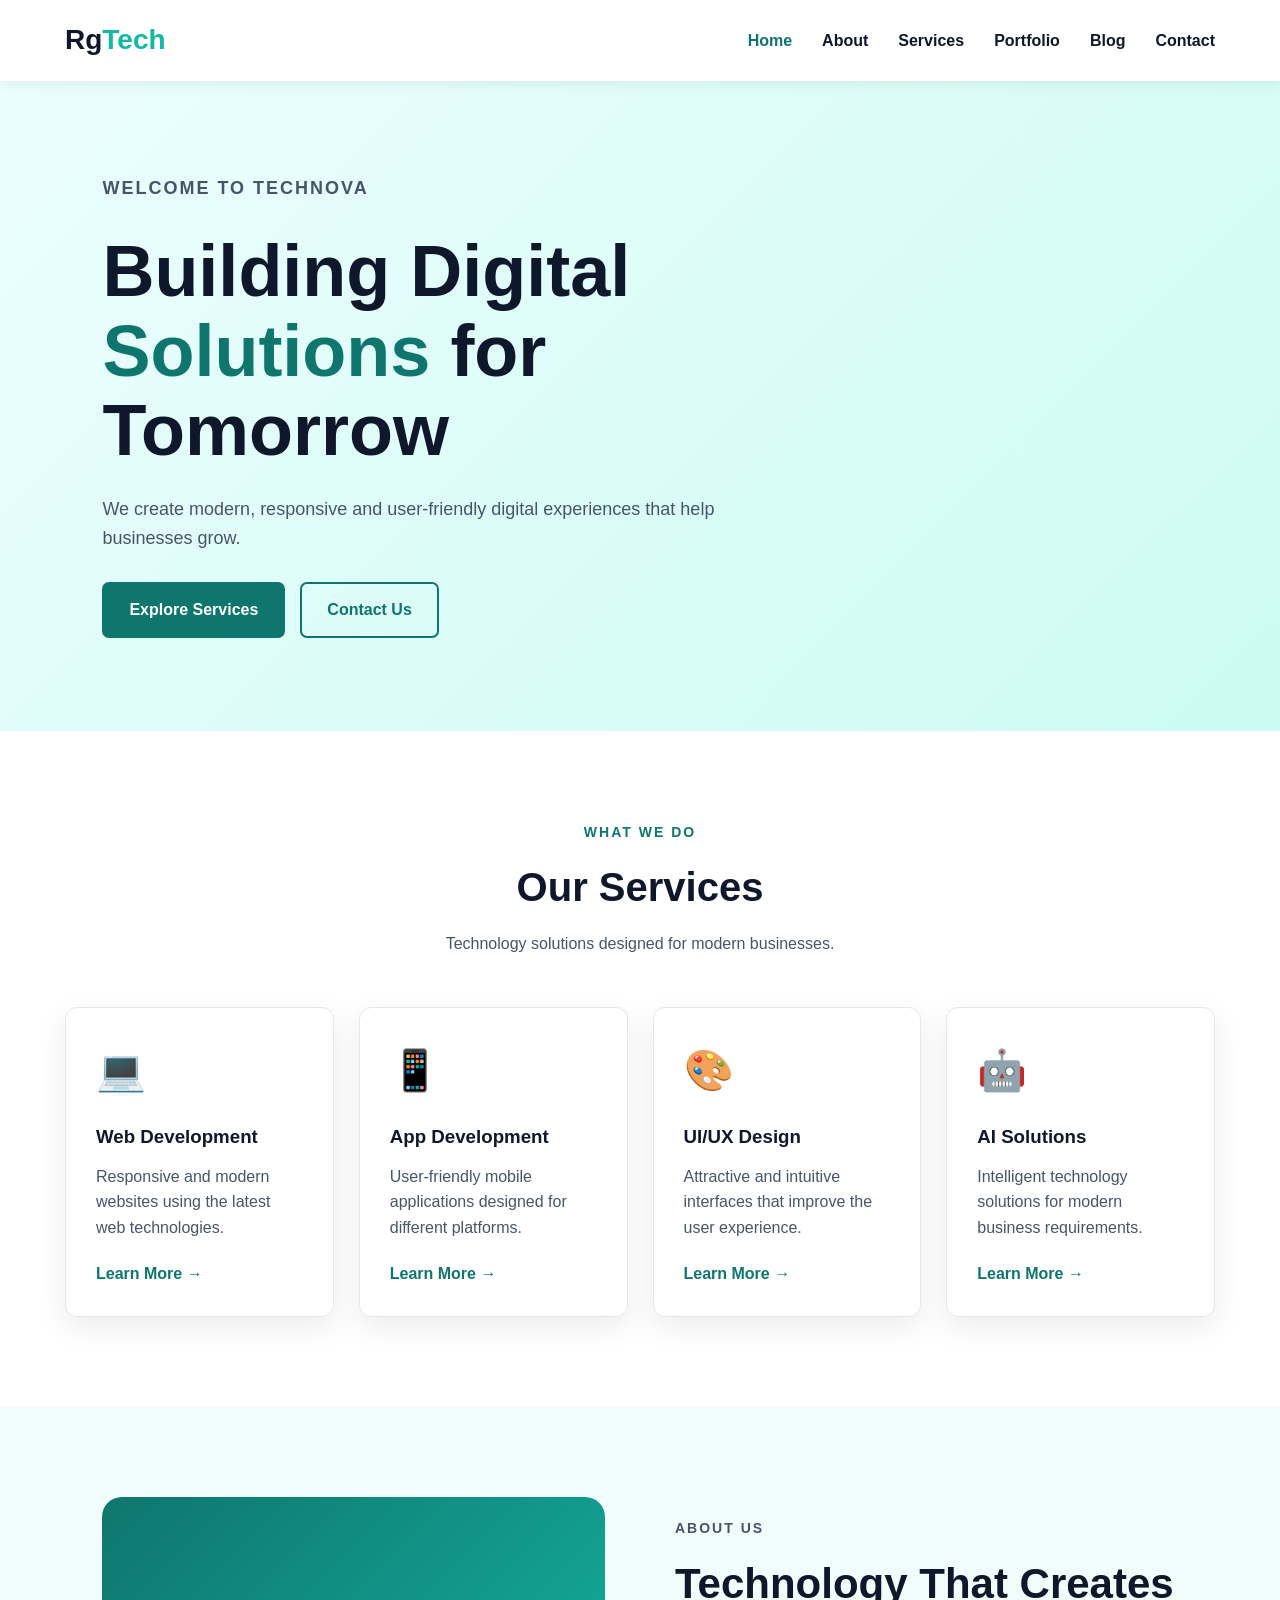
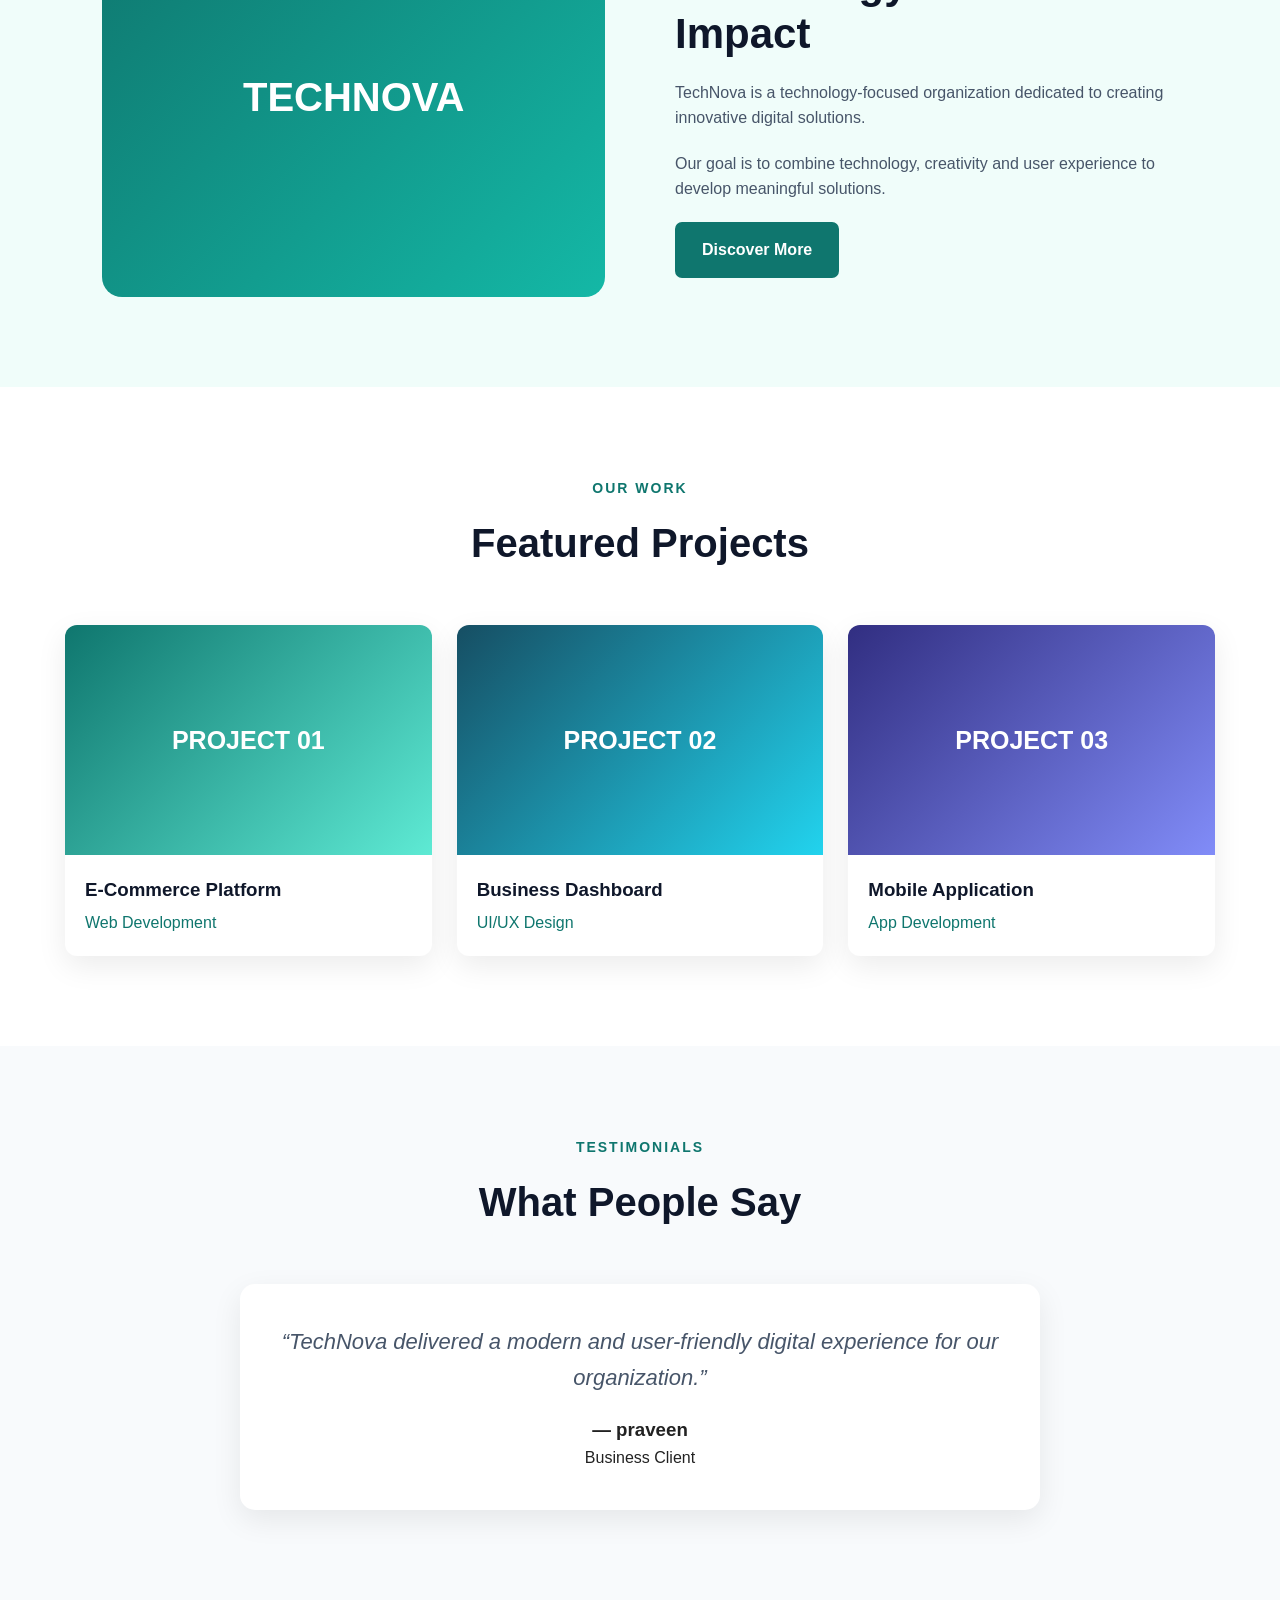
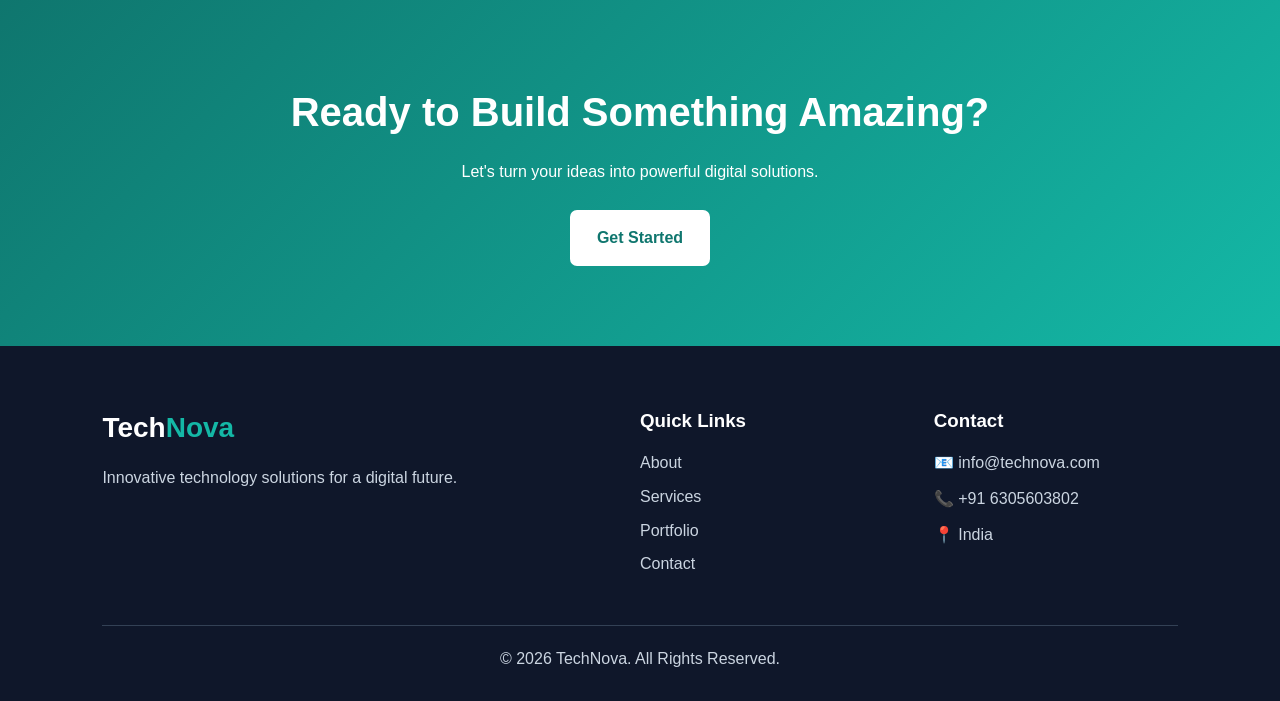
==== index.html @ 3ecae2ae "https://github.com/Rgpraveen11/RgTech.git" ====
<!DOCTYPE html>
<html lang="en">
<head>
    <meta charset="UTF-8">
    <meta name="viewport" content="width=device-width, initial-scale=1.0">

    <title>RgTech | IT Solutions</title>

    <link rel="stylesheet" href="style.css">
</head>

<body>

<!-- ================= NAVBAR ================= -->

<header class="header">

    <nav class="navbar">

        <a href="index.html" class="logo">
            Rg<span>Tech</span>
        </a>

        <button class="menu-btn" onclick="toggleMenu()">☰</button>

        <ul class="nav-links" id="navLinks">

            <li><a href="index.html" class="active">Home</a></li>
            <li><a href="about.html">About</a></li>
            <li><a href="services.html">Services</a></li>
            <li><a href="portfolio.html">Portfolio</a></li>
            <li><a href="blog.html">Blog</a></li>
            <li><a href="contact.html">Contact</a></li>

        </ul>

    </nav>

</header>


<!-- ================= HERO ================= -->

<section class="hero">

    <div class="hero-content">

        <p class="small-title">WELCOME TO TECHNOVA</p>

        <h1>
            Building Digital
            <span>Solutions</span>
            for Tomorrow
        </h1>

        <p>
            We create modern, responsive and user-friendly digital
            experiences that help businesses grow.
        </p>

        <div class="hero-buttons">

            <a href="services.html" class="btn">
                Explore Services
            </a>

            <a href="contact.html" class="btn btn-outline">
                Contact Us
            </a>

        </div>

    </div>

</section>


<!-- ================= SERVICES ================= -->

<section class="section">

    <div class="section-heading">

        <p class="small-title">WHAT WE DO</p>

        <h2>Our Services</h2>

        <p>
            Technology solutions designed for modern businesses.
        </p>

    </div>


    <div class="cards">

        <div class="card">

            <div class="card-icon">💻</div>

            <h3>Web Development</h3>

            <p>
                Responsive and modern websites using the latest
                web technologies.
            </p>

            <a href="services.html">Learn More →</a>

        </div>


        <div class="card">

            <div class="card-icon">📱</div>

            <h3>App Development</h3>

            <p>
                User-friendly mobile applications designed
                for different platforms.
            </p>

            <a href="services.html">Learn More →</a>

        </div>


        <div class="card">

            <div class="card-icon">🎨</div>

            <h3>UI/UX Design</h3>

            <p>
                Attractive and intuitive interfaces that improve
                the user experience.
            </p>

            <a href="services.html">Learn More →</a>

        </div>


        <div class="card">

            <div class="card-icon">🤖</div>

            <h3>AI Solutions</h3>

            <p>
                Intelligent technology solutions for modern
                business requirements.
            </p>

            <a href="services.html">Learn More →</a>

        </div>

    </div>

</section>


<!-- ================= ABOUT PREVIEW ================= -->

<section class="about-preview">

    <div class="about-image">

        <div class="image-placeholder">
            TECHNOVA
        </div>

    </div>


    <div class="about-content">

        <p class="small-title">ABOUT US</p>

        <h2>Technology That Creates Impact</h2>

        <p>
            TechNova is a technology-focused organization dedicated
            to creating innovative digital solutions.
        </p>

        <p>
            Our goal is to combine technology, creativity and
            user experience to develop meaningful solutions.
        </p>

        <a href="about.html" class="btn">
            Discover More
        </a>

    </div>

</section>


<!-- ================= PROJECTS ================= -->

<section class="section">

    <div class="section-heading">

        <p class="small-title">OUR WORK</p>

        <h2>Featured Projects</h2>

    </div>


    <div class="project-grid">

        <div class="project-card">

            <div class="project-image">
                <span>PROJECT 01</span>
            </div>

            <div class="project-info">

                <h3>E-Commerce Platform</h3>

                <p>Web Development</p>

            </div>

        </div>


        <div class="project-card">

            <div class="project-image project-2">
                <span>PROJECT 02</span>
            </div>

            <div class="project-info">

                <h3>Business Dashboard</h3>

                <p>UI/UX Design</p>

            </div>

        </div>


        <div class="project-card">

            <div class="project-image project-3">
                <span>PROJECT 03</span>
            </div>

            <div class="project-info">

                <h3>Mobile Application</h3>

                <p>App Development</p>

            </div>

        </div>

    </div>

</section>


<!-- ================= TESTIMONIAL ================= -->

<section class="testimonial">

    <div class="section-heading">

        <p class="small-title">TESTIMONIALS</p>

        <h2>What People Say</h2>

    </div>


    <div class="testimonial-box">

        <p class="quote">
            “TechNova delivered a modern and user-friendly
            digital experience for our organization.”
        </p>

        <h3>— praveen</h3>

        <p>Business Client</p>

    </div>

</section>


<!-- ================= CTA ================= -->

<section class="cta">

    <h2>Ready to Build Something Amazing?</h2>

    <p>
        Let's turn your ideas into powerful digital solutions.
    </p>

    <a href="contact.html" class="btn btn-light">
        Get Started
    </a>

</section>


<!-- ================= FOOTER ================= -->

<footer class="footer">

    <div class="footer-content">

        <div>

            <h2 class="footer-logo">
                Tech<span>Nova</span>
            </h2>

            <p>
                Innovative technology solutions for a digital future.
            </p>

        </div>


        <div>

            <h3>Quick Links</h3>

            <a href="about.html">About</a>
            <a href="services.html">Services</a>
            <a href="portfolio.html">Portfolio</a>
            <a href="contact.html">Contact</a>

        </div>


        <div>

            <h3>Contact</h3>

            <p>📧 info@technova.com</p>
            <p>📞 +91 6305603802</p>
            <p>📍 India</p>

        </div>

    </div>


    <div class="copyright">

        <p>
            © 2026 TechNova. All Rights Reserved.
        </p>

    </div>

</footer>


<script src="js/script.js"></script>

</body>
</html>
---- style.css ----
/* =========================
   RESET
========================= */

* {
    margin: 0;
    padding: 0;
    box-sizing: border-box;
}

html {
    scroll-behavior: smooth;
}

body {
    font-family: Arial, sans-serif;
    line-height: 1.6;
    color: #222;
    background: #ffffff;
}

a {
    text-decoration: none;
}

img {
    max-width: 100%;
}


/* =========================
   VARIABLES
========================= */

:root {

    --primary: #0f766e;
    --secondary: #14b8a6;

    --dark: #0f172a;
    --light: #f0fdfa;

    --white: #ffffff;

    --text: #475569;

    --shadow:
        0 10px 30px rgba(0, 0, 0, 0.08);
}


/* =========================
   NAVBAR
========================= */

.header {
    position: sticky;
    top: 0;
    z-index: 1000;

    background: var(--white);

    box-shadow:
        0 2px 15px rgba(0, 0, 0, 0.08);
}

.navbar {

    max-width: 1200px;

    margin: auto;

    padding: 18px 25px;

    display: flex;

    justify-content: space-between;

    align-items: center;
}

.logo {

    font-size: 28px;

    font-weight: 800;

    color: var(--dark);
}

.logo span,
.footer-logo span {

    color: var(--secondary);
}


.nav-links {

    display: flex;

    gap: 30px;

    list-style: none;
}

.nav-links a {

    color: var(--dark);

    font-weight: 600;

    transition: 0.3s;
}

.nav-links a:hover,
.nav-links a.active {

    color: var(--primary);
}

.menu-btn {

    display: none;

    border: none;

    background: none;

    font-size: 28px;

    cursor: pointer;
}


/* =========================
   HERO
========================= */

.hero {

    min-height: 650px;

    display: flex;

    align-items: center;

    background:
        linear-gradient(
            135deg,
            #ecfeff,
            #ccfbf1
        );

    padding: 80px 8%;
}

.hero-content {

    max-width: 750px;

    animation: fadeUp 1s ease;
}

.small-title {

    color: var(--primary);

    font-size: 14px;

    font-weight: 800;

    letter-spacing: 2px;

    margin-bottom: 12px;
}

.hero h1 {

    font-size: clamp(42px, 6vw, 72px);

    line-height: 1.1;

    color: var(--dark);

    margin-bottom: 25px;
}

.hero h1 span {

    color: var(--primary);
}

.hero p {

    font-size: 18px;

    color: var(--text);

    max-width: 650px;

    margin-bottom: 30px;
}

.hero-buttons {

    display: flex;

    gap: 15px;

    flex-wrap: wrap;
}


/* =========================
   BUTTON
========================= */

.btn {

    display: inline-block;

    padding: 13px 25px;

    border-radius: 7px;

    background: var(--primary);

    color: white;

    font-weight: 700;

    transition: 0.3s;

    border: 2px solid var(--primary);
}

.btn:hover {

    transform: translateY(-3px);

    box-shadow: var(--shadow);

    background: #115e59;
}

.btn-outline {

    background: transparent;

    color: var(--primary);
}

.btn-outline:hover {

    color: white;
}

.btn-light {

    background: white;

    color: var(--primary);

    border-color: white;
}


/* =========================
   SECTIONS
========================= */

.section {

    max-width: 1200px;

    margin: auto;

    padding: 90px 25px;
}

.section-heading {

    text-align: center;

    max-width: 650px;

    margin: 0 auto 50px;
}

.section-heading h2 {

    font-size: 40px;

    color: var(--dark);

    margin-bottom: 12px;
}

.section-heading > p:last-child {

    color: var(--text);
}


/* =========================
   SERVICE CARDS
========================= */

.cards {

    display: grid;

    grid-template-columns:
        repeat(4, 1fr);

    gap: 25px;
}

.card {

    padding: 30px;

    border-radius: 12px;

    background: white;

    box-shadow: var(--shadow);

    transition: 0.3s;

    border: 1px solid #e2e8f0;
}

.card:hover {

    transform: translateY(-10px);

    border-color: var(--secondary);
}

.card-icon {

    font-size: 40px;

    margin-bottom: 20px;
}

.card h3 {

    color: var(--dark);

    margin-bottom: 12px;
}

.card p {

    color: var(--text);

    margin-bottom: 20px;
}

.card a {

    color: var(--primary);

    font-weight: bold;
}


/* =========================
   ABOUT
========================= */

.about-preview {

    padding: 90px 8%;

    background: var(--light);

    display: grid;

    grid-template-columns:
        1fr 1fr;

    gap: 70px;

    align-items: center;
}

.about-image {

    min-height: 400px;

    border-radius: 20px;

    background:
        linear-gradient(
            135deg,
            #0f766e,
            #14b8a6
        );

    display: flex;

    align-items: center;

    justify-content: center;

    color: white;

    font-size: 40px;

    font-weight: 800;
}

.about-content h2 {

    font-size: 42px;

    line-height: 1.2;

    margin-bottom: 20px;

    color: var(--dark);
}

.about-content p {

    color: var(--text);

    margin-bottom: 20px;
}


/* =========================
   PROJECTS
========================= */

.project-grid {

    display: grid;

    grid-template-columns:
        repeat(3, 1fr);

    gap: 25px;
}

.project-card {

    overflow: hidden;

    border-radius: 12px;

    box-shadow: var(--shadow);

    background: white;

    transition: 0.3s;
}

.project-card:hover {

    transform: translateY(-8px);
}

.project-image {

    height: 230px;

    display: flex;

    align-items: center;

    justify-content: center;

    background:
        linear-gradient(
            135deg,
            #0f766e,
            #5eead4
        );

    color: white;

    font-size: 25px;

    font-weight: bold;
}

.project-2 {

    background:
        linear-gradient(
            135deg,
            #164e63,
            #22d3ee
        );
}

.project-3 {

    background:
        linear-gradient(
            135deg,
            #312e81,
            #818cf8
        );
}

.project-info {

    padding: 20px;
}

.project-info h3 {

    color: var(--dark);

    margin-bottom: 5px;
}

.project-info p {

    color: var(--primary);
}


/* =========================
   TESTIMONIAL
========================= */

.testimonial {

    padding: 90px 25px;

    background: #f8fafc;
}

.testimonial-box {

    max-width: 800px;

    margin: auto;

    text-align: center;

    padding: 40px;

    background: white;

    border-radius: 15px;

    box-shadow: var(--shadow);
}

.quote {

    font-size: 22px;

    font-style: italic;

    color: var(--text);

    margin-bottom: 20px;
}


/* =========================
   CTA
========================= */

.cta {

    padding: 80px 25px;

    text-align: center;

    background:
        linear-gradient(
            135deg,
            #0f766e,
            #14b8a6
        );

    color: white;
}

.cta h2 {

    font-size: 40px;

    margin-bottom: 15px;
}

.cta p {

    margin-bottom: 25px;
}


/* =========================
   FOOTER
========================= */

.footer {

    background: var(--dark);

    color: white;

    padding: 60px 8% 20px;
}

.footer-content {

    max-width: 1200px;

    margin: auto;

    display: grid;

    grid-template-columns:
        2fr 1fr 1fr;

    gap: 50px;
}

.footer-logo {

    font-size: 28px;

    margin-bottom: 15px;
}

.footer p {

    color: #cbd5e1;

    margin-bottom: 10px;
}

.footer h3 {

    margin-bottom: 15px;
}

.footer a {

    display: block;

    color: #cbd5e1;

    margin-bottom: 8px;

    transition: 0.3s;
}

.footer a:hover {

    color: var(--secondary);
}

.copyright {

    max-width: 1200px;

    margin: 40px auto 0;

    padding-top: 20px;

    border-top: 1px solid #334155;

    text-align: center;
}


/* =========================
   ANIMATION
========================= */

@keyframes fadeUp {

    from {

        opacity: 0;

        transform: translateY(30px);
    }

    to {

        opacity: 1;

        transform: translateY(0);
    }
}


/* =========================
   RESPONSIVE
========================= */

/* 992px */

@media (max-width: 992px) {

    .cards {

        grid-template-columns:
            repeat(2, 1fr);
    }

    .project-grid {

        grid-template-columns:
            repeat(2, 1fr);
    }

    .about-preview {

        grid-template-columns: 1fr;

    }

    .footer-content {

        grid-template-columns:
            1fr 1fr;
    }
}


/* 768px */

@media (max-width: 768px) {

    .menu-btn {

        display: block;
    }

    .nav-links {

        display: none;

        position: absolute;

        top: 70px;

        left: 0;

        width: 100%;

        background: white;

        flex-direction: column;

        gap: 0;

        box-shadow: var(--shadow);
    }

    .nav-links.show {

        display: flex;
    }

    .nav-links li {

        text-align: center;

        padding: 15px;
    }

    .hero {

        min-height: 550px;

        padding: 60px 25px;
    }

    .project-grid {

        grid-template-columns: 1fr;
    }

    .footer-content {

        grid-template-columns: 1fr;
    }
}


/* 576px */

@media (max-width: 576px) {

    .cards {

        grid-template-columns: 1fr;
    }

    .hero h1 {

        font-size: 42px;
    }

    .section-heading h2 {

        font-size: 32px;
    }

    .about-content h2 {

        font-size: 32px;
    }

    .cta h2 {

        font-size: 30px;
    }

    .about-image {

        min-height: 280px;
    }

    .hero-buttons {

        flex-direction: column;

        align-items: flex-start;
    }

}
/* =========================
   PAGE HERO
========================= */

.page-hero {

    min-height: 400px;

    padding: 80px 8%;

    display: flex;

    align-items: center;

    text-align: center;

    justify-content: center;

    background:
        linear-gradient(
            135deg,
            #ecfeff,
            #ccfbf1
        );
}

.page-hero > div {

    max-width: 800px;
}

.page-hero h1 {

    font-size: clamp(40px, 6vw, 60px);

    line-height: 1.1;

    color: var(--dark);

    margin-bottom: 20px;
}

.page-hero p:last-child {

    color: var(--text);

    font-size: 18px;
}


/* =========================
   ABOUT PAGE
========================= */

.about-main {

    display: grid;

    grid-template-columns: 1fr 1fr;

    gap: 70px;

    align-items: center;
}


/* =========================
   MOBILE
========================= */

@media (max-width: 768px) {

    .about-main {

        grid-template-columns: 1fr;

    }

    .page-hero {

        min-height: 350px;

        padding: 60px 25px;
    }

}

@media (max-width: 576px) {

    .page-hero h1 {

        font-size: 38px;
    }

}
/* =========================
   SERVICES PAGE
========================= */

.process-list {
    margin-top: 25px;
}

.process-list p {
    padding: 15px 0;
    border-bottom: 1px solid #cbd5e1;
}

.process-list strong {
    color: var(--primary);
}
/* =========================
   PORTFOLIO FILTER
========================= */

.portfolio-filter {

    display: flex;

    justify-content: center;

    gap: 12px;

    flex-wrap: wrap;

    margin-bottom: 40px;
}

.filter-btn {

    padding: 10px 22px;

    border: 2px solid var(--primary);

    background: white;

    color: var(--primary);

    border-radius: 30px;

    cursor: pointer;

    font-weight: 600;

    transition: 0.3s;
}

.filter-btn:hover,
.filter-btn.active {

    background: var(--primary);

    color: white;
}


/* =========================
   PORTFOLIO GRID
========================= */

.portfolio-grid {

    display: grid;

    grid-template-columns:
        repeat(3, 1fr);

    gap: 25px;
}

.portfolio-item {

    overflow: hidden;

    border-radius: 15px;

    box-shadow: var(--shadow);
}


/* =========================
   PORTFOLIO IMAGE
========================= */

.portfolio-image {

    height: 300px;

    position: relative;

    display: flex;

    align-items: center;

    justify-content: center;

    background:
        linear-gradient(
            135deg,
            #0f766e,
            #5eead4
        );

    color: white;

    font-size: 20px;

    font-weight: bold;

    overflow: hidden;
}

.portfolio-image-2 {

    background:
        linear-gradient(
            135deg,
            #0369a1,
            #38bdf8
        );
}

.portfolio-image-3 {

    background:
        linear-gradient(
            135deg,
            #7c3aed,
            #a78bfa
        );
}

.portfolio-image-4 {

    background:
        linear-gradient(
            135deg,
            #be123c,
            #fb7185
        );
}

.portfolio-image-5 {

    background:
        linear-gradient(
            135deg,
            #c2410c,
            #fb923c
        );
}

.portfolio-image-6 {

    background:
        linear-gradient(
            135deg,
            #166534,
            #4ade80
        );
}


/* =========================
   OVERLAY
========================= */

.portfolio-overlay {

    position: absolute;

    inset: 0;

    background:
        rgba(15, 23, 42, 0.92);

    display: flex;

    flex-direction: column;

    align-items: center;

    justify-content: center;

    text-align: center;

    padding: 25px;

    opacity: 0;

    transform: translateY(20px);

    transition: 0.4s;
}

.portfolio-image:hover .portfolio-overlay {

    opacity: 1;

    transform: translateY(0);
}

.portfolio-overlay h3 {

    font-size: 25px;

    margin-bottom: 10px;
}

.portfolio-overlay p {

    font-weight: normal;

    margin-bottom: 20px;

    color: #cbd5e1;
}

.view-btn {

    padding: 9px 18px;

    border: 2px solid white;

    border-radius: 5px;

    color: white;

    transition: 0.3s;
}

.view-btn:hover {

    background: white;

    color: var(--dark);
}


/* =========================
   TECHNOLOGY TAGS
========================= */

.technology-list {

    display: flex;

    flex-wrap: wrap;

    gap: 10px;

    margin-top: 25px;
}

.technology-list span {

    padding: 8px 15px;

    border-radius: 20px;

    background: #ccfbf1;

    color: var(--primary);

    font-weight: 600;

    font-size: 14px;
}


/* =========================
   PORTFOLIO RESPONSIVE
========================= */

@media (max-width: 992px) {

    .portfolio-grid {

        grid-template-columns:
            repeat(2, 1fr);
    }

}

@media (max-width: 576px) {

    .portfolio-grid {

        grid-template-columns: 1fr;
    }

    .portfolio-image {

        height: 260px;
    }

}
/* =========================
   BLOG
========================= */

.blog-grid {

    display: grid;

    grid-template-columns:
        repeat(3, 1fr);

    gap: 30px;
}

.blog-card {

    background: white;

    border-radius: 15px;

    overflow: hidden;

    box-shadow: var(--shadow);

    border: 1px solid #e2e8f0;

    transition: 0.3s;
}

.blog-card:hover {

    transform: translateY(-8px);

}

.blog-image {

    height: 210px;

    display: flex;

    align-items: center;

    justify-content: center;

    color: white;

    font-size: 35px;

    font-weight: 800;

}

.blog-1 {

    background:
        linear-gradient(
            135deg,
            #f97316,
            #fb923c
        );
}

.blog-2 {

    background:
        linear-gradient(
            135deg,
            #2563eb,
            #60a5fa
        );
}

.blog-3 {

    background:
        linear-gradient(
            135deg,
            #eab308,
            #facc15
        );
}

.blog-4 {

    background:
        linear-gradient(
            135deg,
            #7c3aed,
            #a78bfa
        );
}

.blog-5 {

    background:
        linear-gradient(
            135deg,
            #db2777,
            #f472b6
        );
}

.blog-6 {

    background:
        linear-gradient(
            135deg,
            #111827,
            #64748b
        );
}

.blog-content {

    padding: 25px;
}

.blog-category {

    display: inline-block;

    padding: 5px 10px;

    border-radius: 20px;

    background: #ccfbf1;

    color: var(--primary);

    font-size: 12px;

    font-weight: 700;

    margin-bottom: 12px;
}

.blog-content h3 {

    color: var(--dark);

    font-size: 21px;

    line-height: 1.3;

    margin-bottom: 12px;
}

.blog-content p {

    color: var(--text);

    margin-bottom: 20px;
}

.read-more {

    color: var(--primary);

    font-weight: 700;
}


/* =========================
   NEWSLETTER
========================= */

.newsletter {

    padding: 70px 8%;

    background: #f0fdfa;

    display: flex;

    align-items: center;

    justify-content: space-between;

    gap: 40px;
}

.newsletter h2 {

    color: var(--dark);

    margin-bottom: 10px;
}

.newsletter p {

    color: var(--text);
}

.newsletter-form {

    display: flex;

    max-width: 500px;

    width: 100%;
}

.newsletter-form input {

    flex: 1;

    padding: 15px;

    border: 1px solid #cbd5e1;

    border-radius: 7px 0 0 7px;

    outline: none;

    font-size: 16px;
}

.newsletter-form button {

    padding: 15px 22px;

    border: none;

    background: var(--primary);

    color: white;

    font-weight: 700;

    border-radius: 0 7px 7px 0;

    cursor: pointer;
}


/* =========================
   BLOG RESPONSIVE
========================= */

@media (max-width: 992px) {

    .blog-grid {

        grid-template-columns:
            repeat(2, 1fr);
    }

    .newsletter {

        flex-direction: column;

        align-items: flex-start;
    }

}

@media (max-width: 576px) {

    .blog-grid {

        grid-template-columns: 1fr;
    }

    .newsletter-form {

        flex-direction: column;

        gap: 10px;
    }

    .newsletter-form input,
    .newsletter-form button {

        border-radius: 7px;

        width: 100%;
    }

}
/* =========================
   CONTACT
========================= */

.contact-container {

    display: grid;

    grid-template-columns: 1fr 1fr;

    gap: 60px;

    align-items: start;
}

.contact-info h2 {

    font-size: 40px;

    color: var(--dark);

    line-height: 1.2;

    margin-bottom: 20px;
}

.contact-info > p {

    color: var(--text);

    margin-bottom: 30px;
}

.contact-item {

    display: flex;

    align-items: center;

    gap: 20px;

    padding: 18px 0;

    border-bottom: 1px solid #e2e8f0;
}

.contact-icon {

    width: 50px;

    height: 50px;

    display: flex;

    align-items: center;

    justify-content: center;

    border-radius: 10px;

    background: #ccfbf1;

    font-size: 22px;
}

.contact-item h3 {

    color: var(--dark);

    margin-bottom: 3px;
}

.contact-item p {

    color: var(--text);
}


/* =========================
   CONTACT FORM
========================= */

.contact-form-box {

    padding: 35px;

    background: white;

    border-radius: 15px;

    box-shadow: var(--shadow);

    border: 1px solid #e2e8f0;
}

.contact-form-box h2 {

    color: var(--dark);

    margin-bottom: 25px;
}

.form-group {

    margin-bottom: 20px;
}

.form-group label {

    display: block;

    color: var(--dark);

    font-weight: 600;

    margin-bottom: 8px;
}

.form-group input,
.form-group select,
.form-group textarea {

    width: 100%;

    padding: 13px 15px;

    border: 1px solid #cbd5e1;

    border-radius: 7px;

    font-family: inherit;

    font-size: 15px;

    outline: none;

    transition: 0.3s;
}

.form-group input:focus,
.form-group select:focus,
.form-group textarea:focus {

    border-color: var(--primary);

    box-shadow:
        0 0 0 3px rgba(20, 184, 166, 0.12);
}

.form-group textarea {

    resize: vertical;
}


/* =========================
   MAP
========================= */

.map-section {

    padding: 80px 8%;

    background: #f8fafc;
}

.map-container {

    max-width: 1200px;

    margin: auto;

    overflow: hidden;

    border-radius: 15px;

    box-shadow: var(--shadow);
}


/* =========================
   CONTACT RESPONSIVE
========================= */

@media (max-width: 768px) {

    .contact-container {

        grid-template-columns: 1fr;

    }

    .contact-info h2 {

        font-size: 32px;
    }

    .contact-form-box {

        padding: 25px;
    }

}

@media (max-width: 576px) {

    .map-section {

        padding: 60px 20px;
    }

}
/* =========================
   MY PORTFOLIO
========================= */

.portfolio-grid {

    display: grid;

    grid-template-columns:
        repeat(3, 1fr);

    gap: 30px;
}

.portfolio-item {

    overflow: hidden;

    border-radius: 15px;

    box-shadow: var(--shadow);

    background: white;
}


/* PROJECT BOX */

.portfolio-image {

    height: 300px;

    position: relative;

    display: flex;

    align-items: center;

    justify-content: center;

    color: white;

    font-size: 20px;

    font-weight: bold;

    overflow: hidden;
}


/* DIFFERENT PROJECT BACKGROUNDS */

.project-food {

    background:
        linear-gradient(
            135deg,
            #f97316,
            #facc15
        );
}

.project-task {

    background:
        linear-gradient(
            135deg,
            #0f766e,
            #2dd4bf
        );
}

.project-job {

    background:
        linear-gradient(
            135deg,
            #2563eb,
            #60a5fa
        );
}

.project-resume {

    background:
        linear-gradient(
            135deg,
            #7c3aed,
            #c084fc
        );
}

.project-song {

    background:
        linear-gradient(
            135deg,
            #db2777,
            #f472b6
        );
}

.project-identifier {

    background:
        linear-gradient(
            135deg,
            #111827,
            #64748b
        );
}


/* OVERLAY */

.portfolio-overlay {

    position: absolute;

    inset: 0;

    background:
        rgba(15, 23, 42, 0.93);

    display: flex;

    flex-direction: column;

    align-items: center;

    justify-content: center;

    text-align: center;

    padding: 25px;

    opacity: 0;

    transform: translateY(20px);

    transition: 0.4s;
}

.portfolio-image:hover
.portfolio-overlay {

    opacity: 1;

    transform: translateY(0);
}


.portfolio-overlay h3 {

    font-size: 25px;

    margin-bottom: 10px;
}

.portfolio-overlay p {

    color: #cbd5e1;

    font-weight: normal;

    margin-bottom: 20px;
}


/* GITHUB BUTTON */

.view-btn {

    padding: 10px 22px;

    border: 2px solid white;

    border-radius: 6px;

    color: white;

    transition: 0.3s;
}

.view-btn:hover {

    background: white;

    color: var(--dark);
}


/* TECHNOLOGIES */

.technology-section {

    background: #f8fafc;

    max-width: none;

    padding-left: 8%;

    padding-right: 8%;
}

.technology-list {

    max-width: 900px;

    margin: auto;

    display: flex;

    justify-content: center;

    flex-wrap: wrap;

    gap: 12px;
}

.technology-list span {

    padding: 10px 18px;

    background: #ccfbf1;

    color: var(--primary);

    border-radius: 25px;

    font-weight: 600;
}


/* RESPONSIVE */

@media (max-width: 992px) {

    .portfolio-grid {

        grid-template-columns:
            repeat(2, 1fr);
    }

}

@media (max-width: 576px) {

    .portfolio-grid {

        grid-template-columns: 1fr;
    }

    .portfolio-image {

        height: 270px;
    }

}
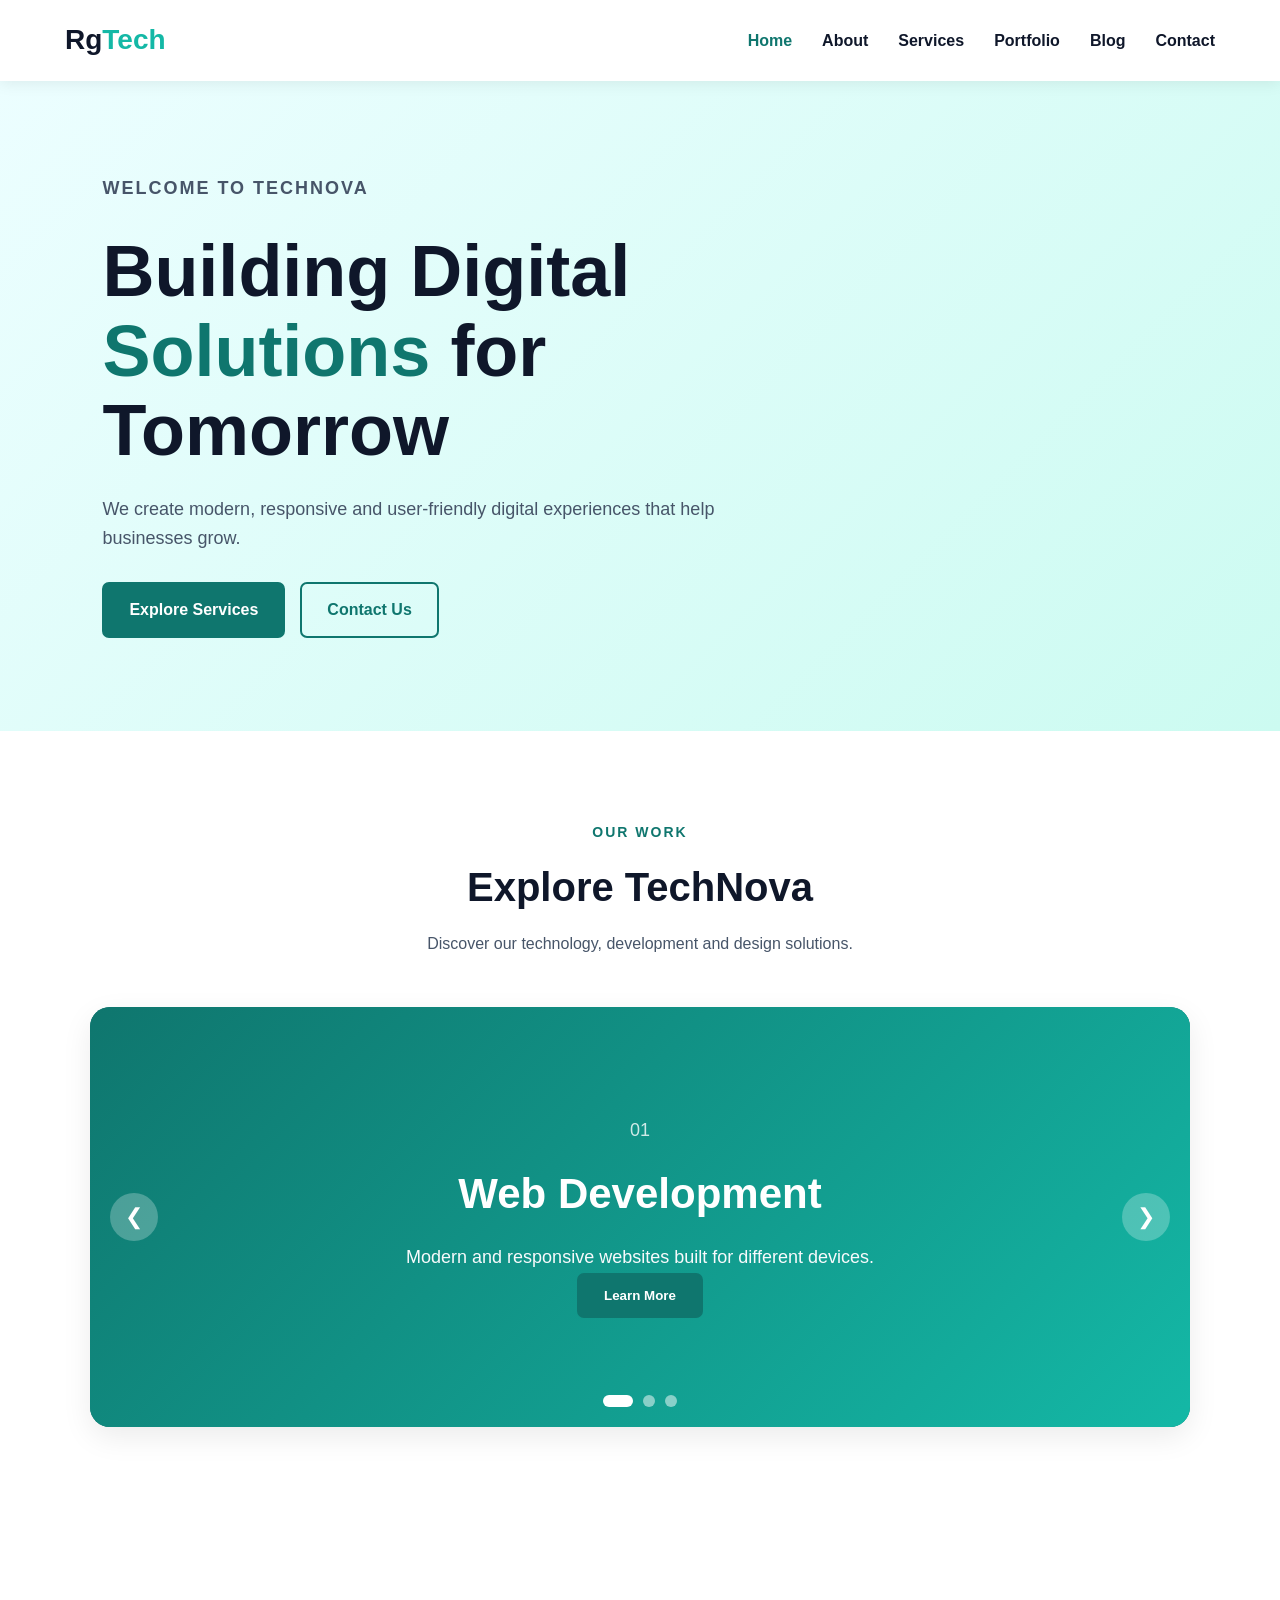
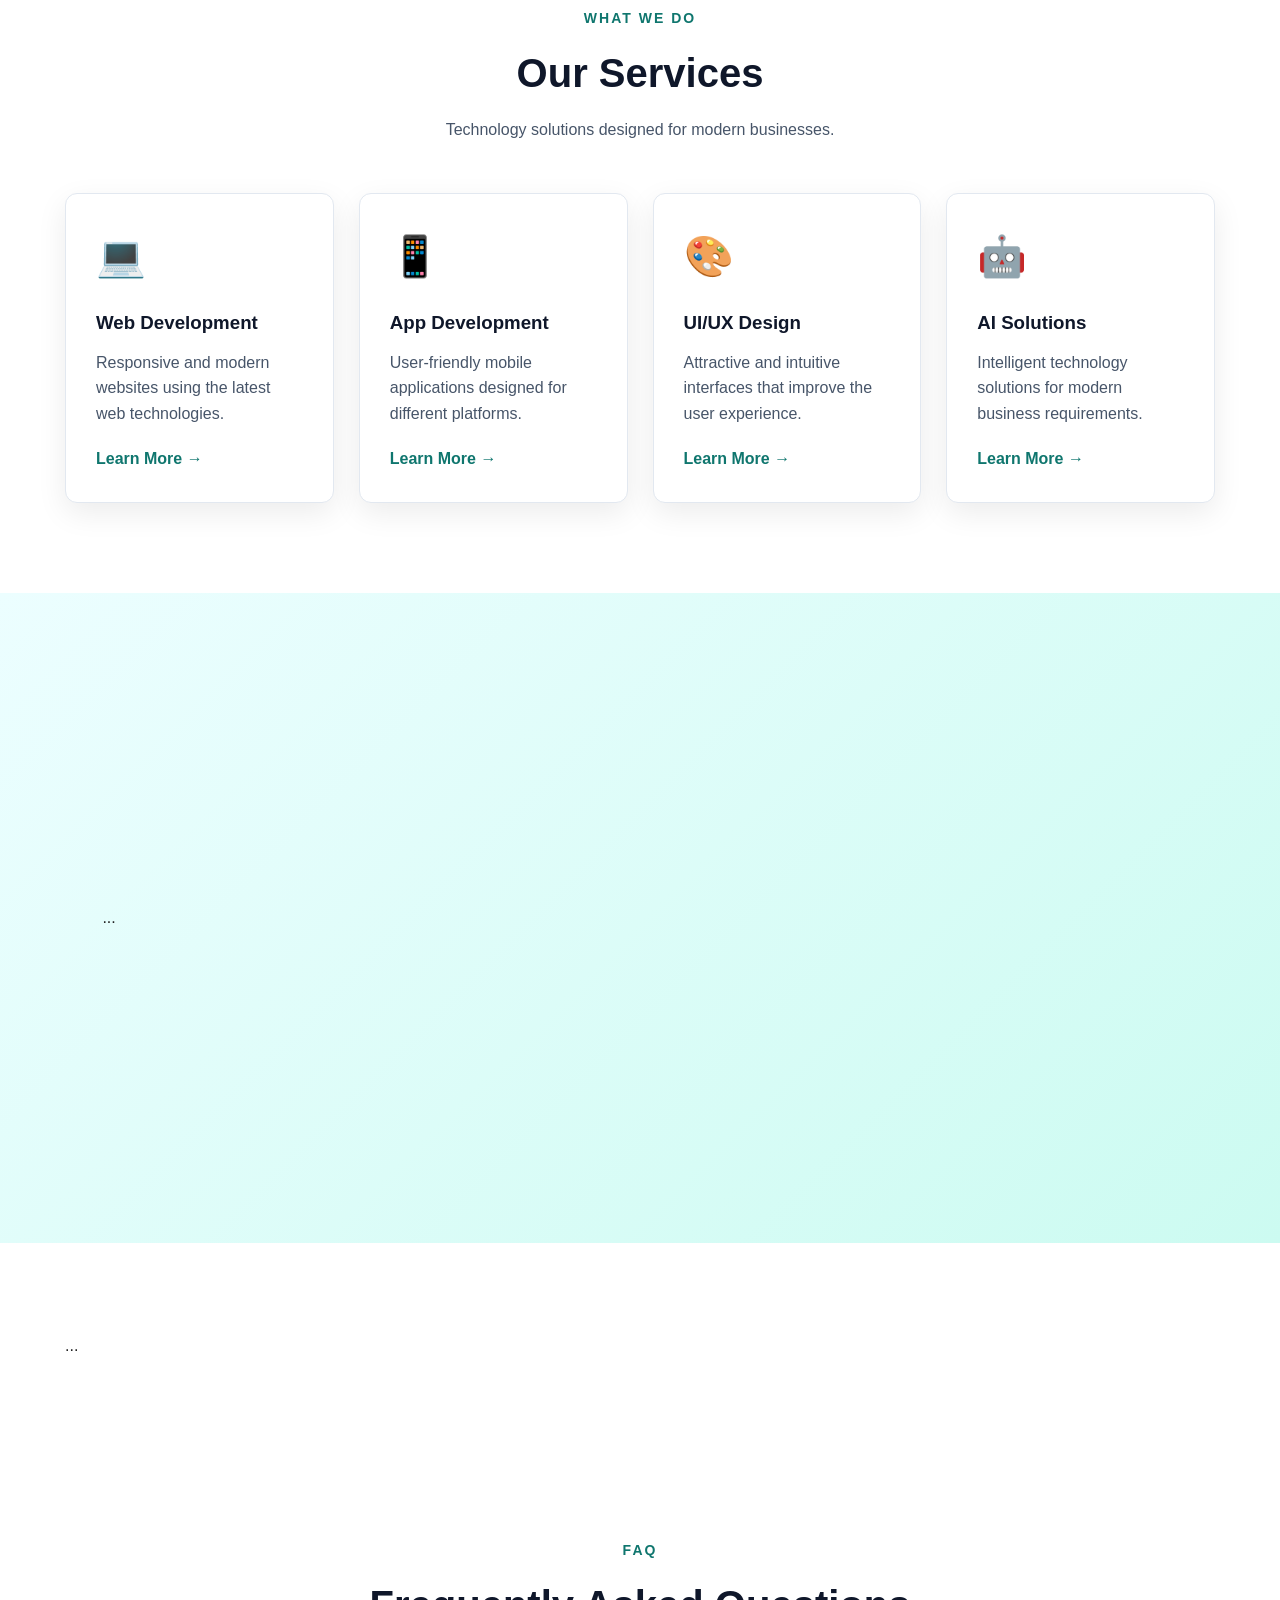
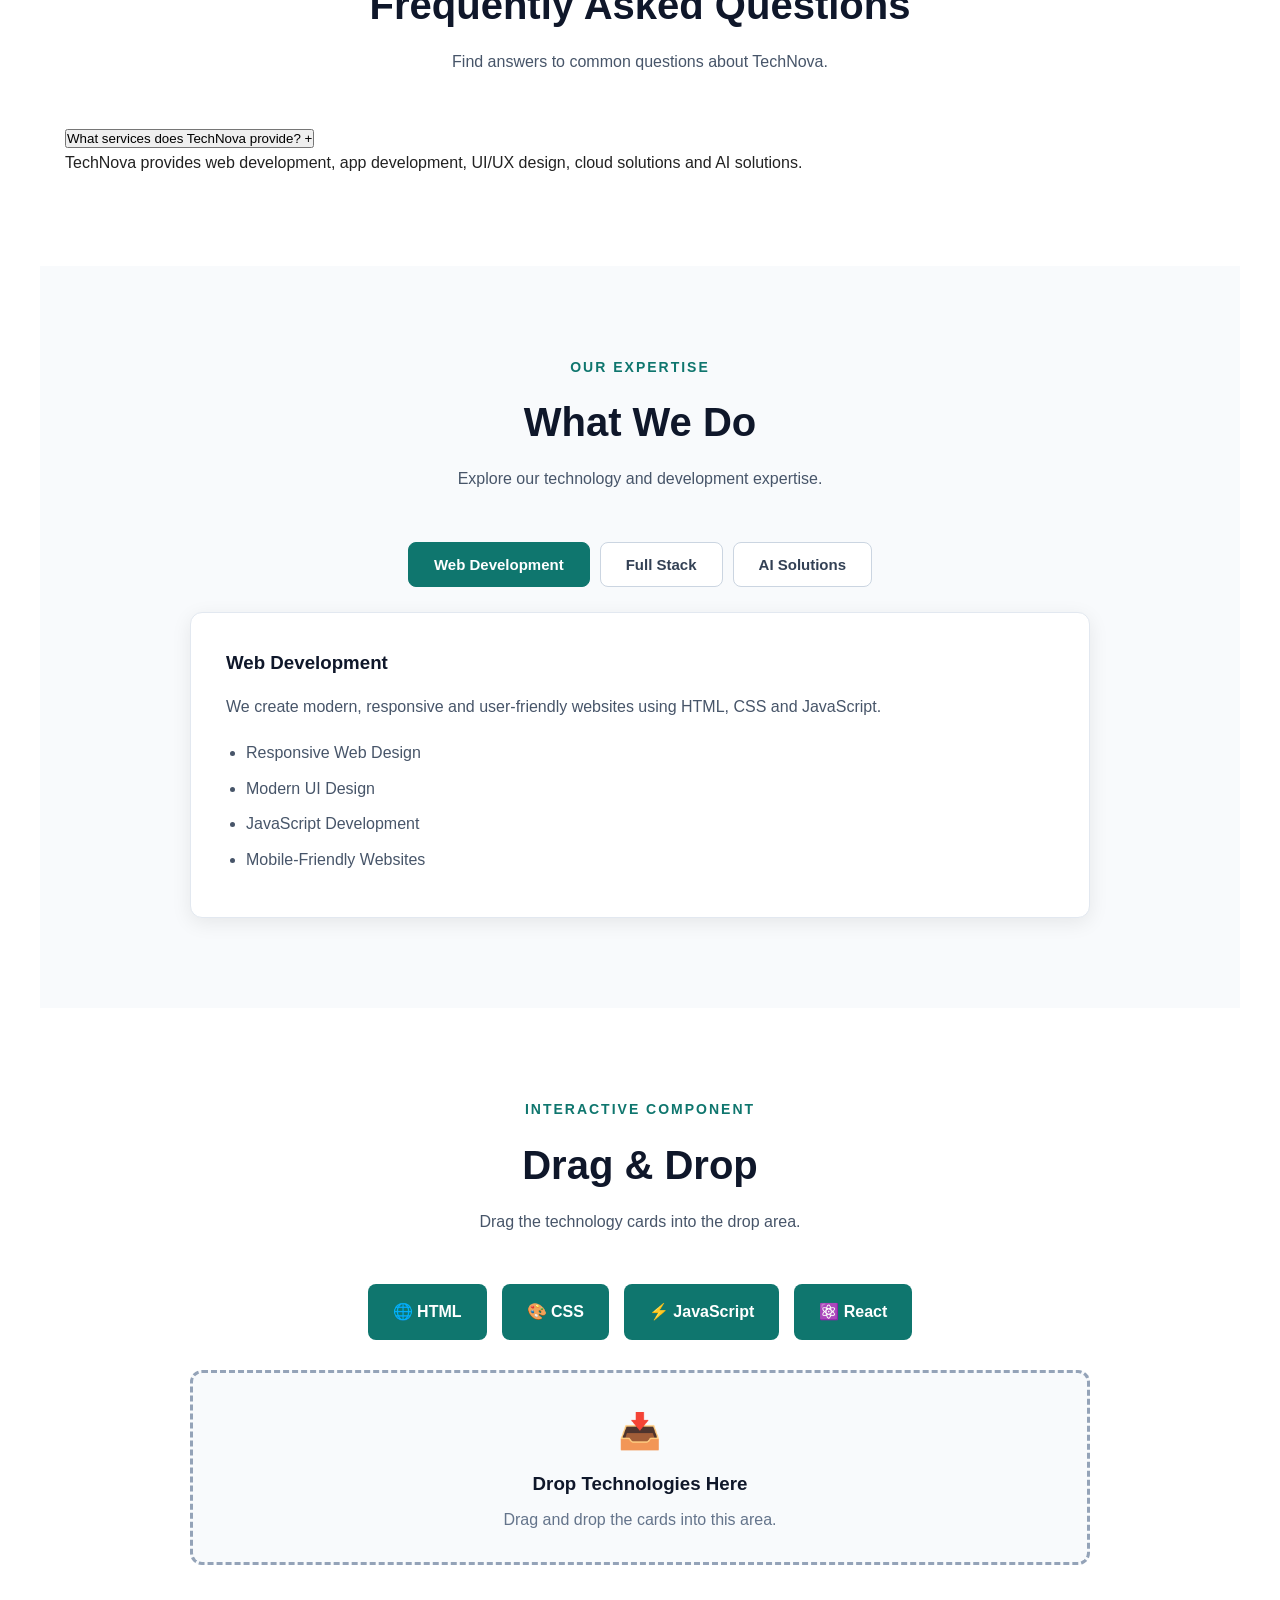
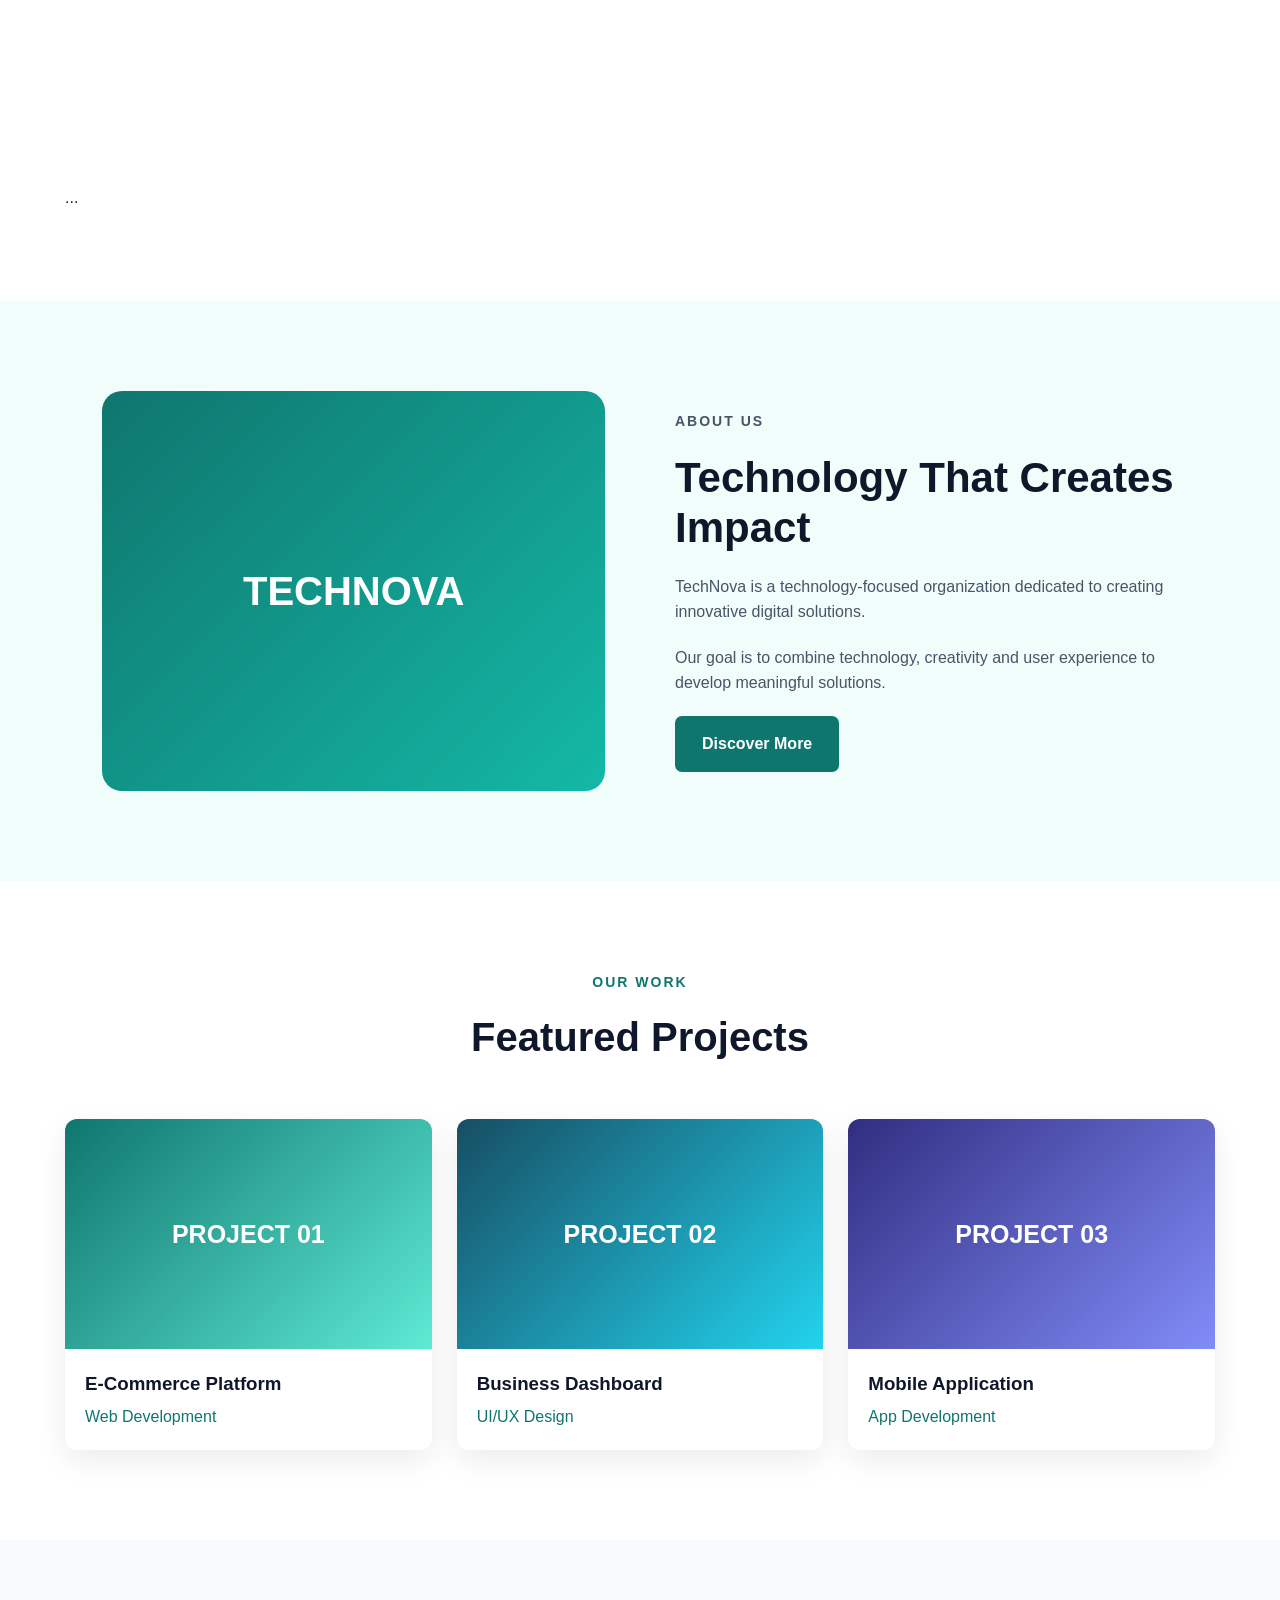
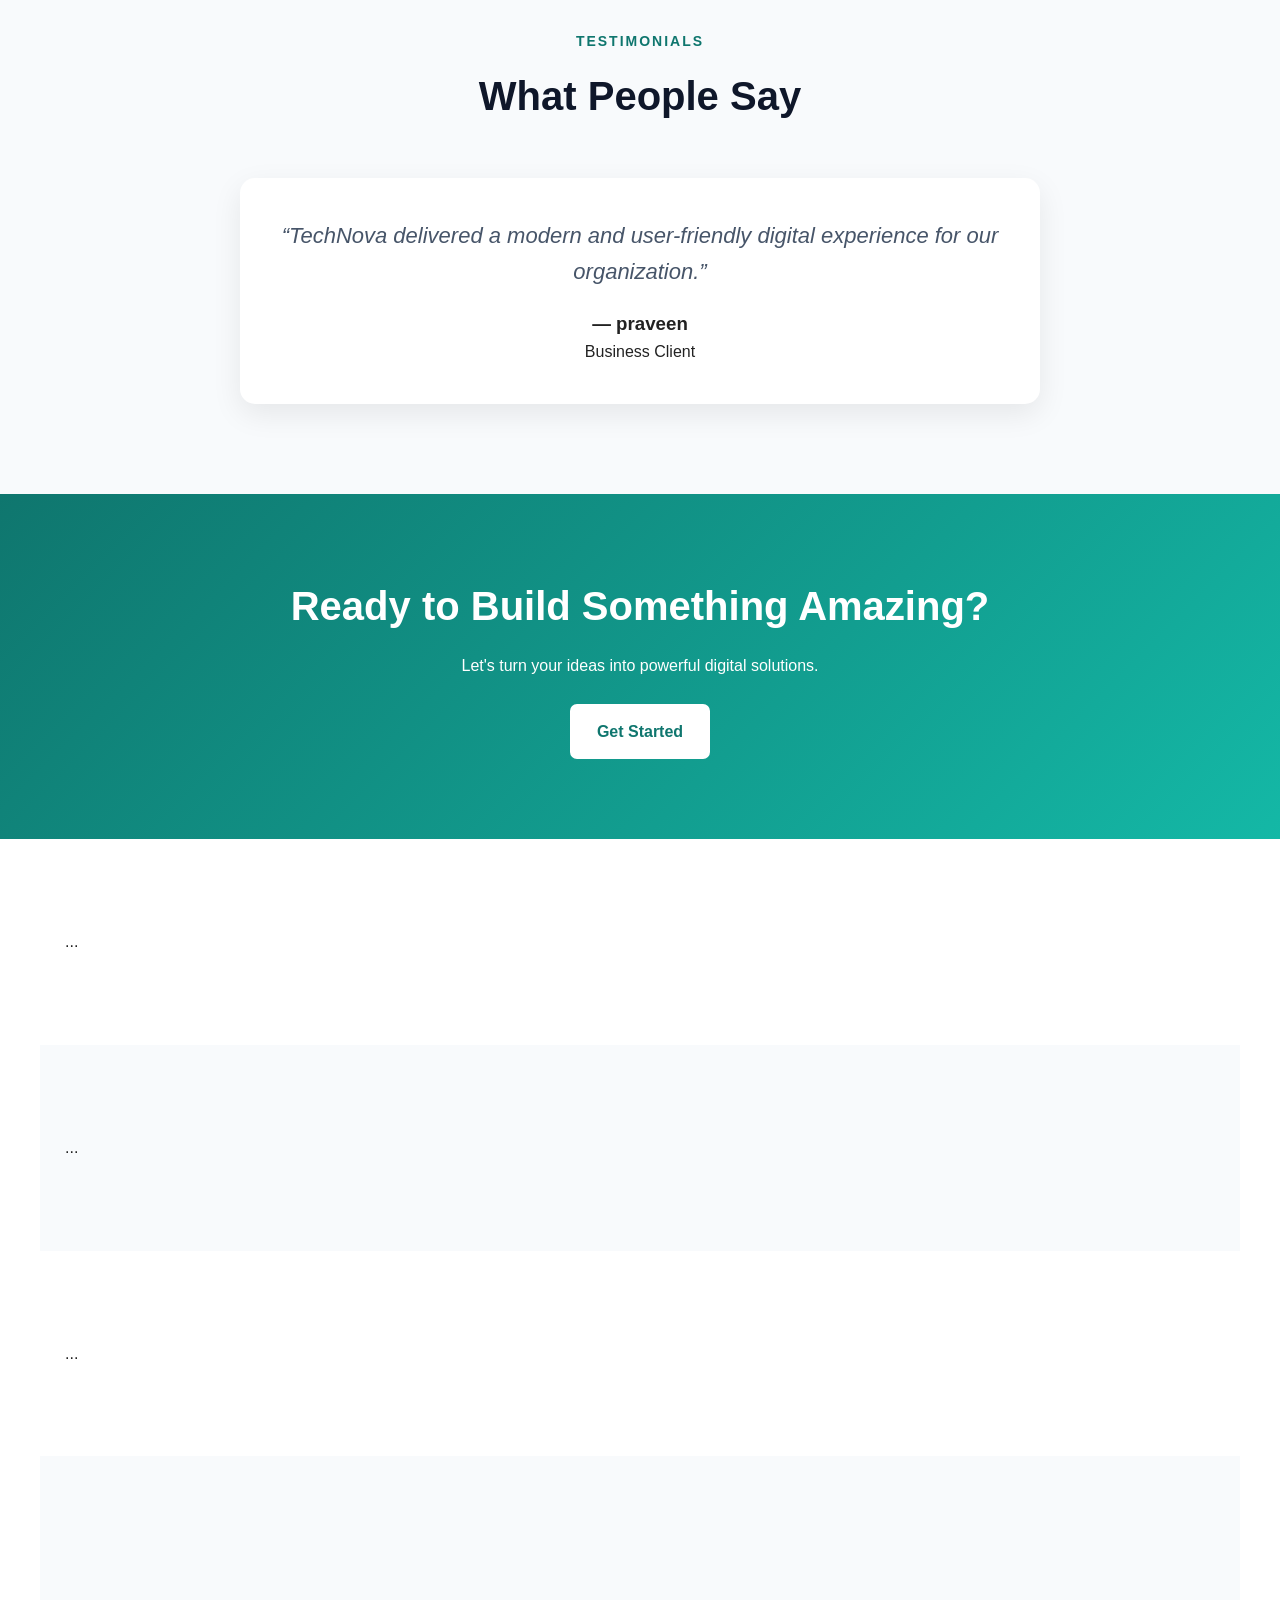
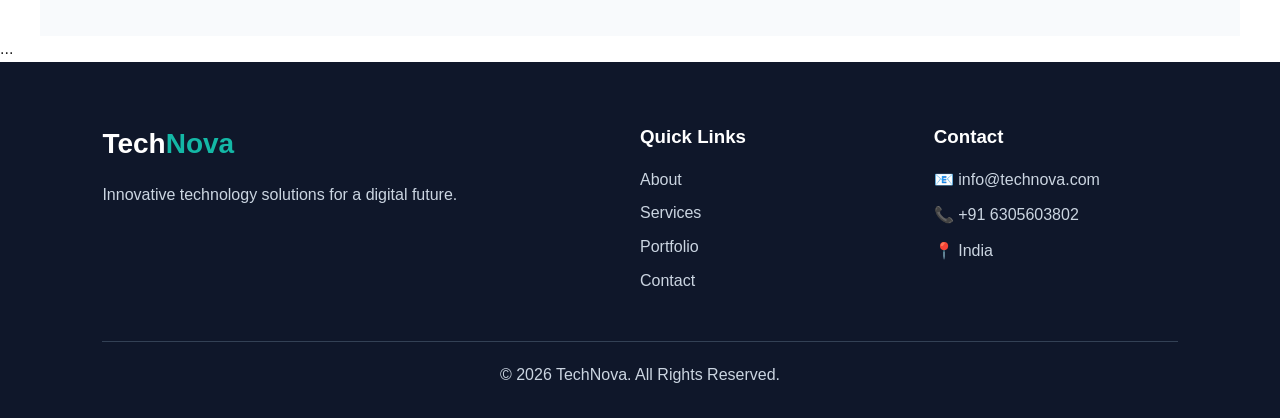
==== commit 0658811e: "Complete TechNova Task 2 interactive website" ====
--- a/index.html
+++ b/index.html
@@ -10,6 +10,7 @@
 </head>
 
 <body>
+    <div id="scrollProgress"></div>
 
 <!-- ================= NAVBAR ================= -->
 
@@ -71,6 +72,125 @@
         </div>
 
     </div>
+    <!-- =========================
+     IMAGE SLIDER
+========================= -->
+
+
+</section>
+<!-- =========================
+     IMAGE SLIDER
+========================= -->
+
+<section class="section">
+
+    <div class="section-heading">
+
+        <p class="small-title">OUR WORK</p>
+
+        <h2>Explore TechNova</h2>
+
+        <p>
+            Discover our technology, development and design solutions.
+        </p>
+
+    </div>
+
+
+    <div class="slider">
+
+        <div class="slides">
+
+            <div class="slide active-slide">
+                <div class="slide-content">
+                    <span>01</span>
+                    <h3 data-tooltip="Modern responsive website development">
+    Web Development
+</h3>
+                    <p>
+                        Modern and responsive websites
+                        built for different devices.
+                    </p>
+                    <button class="btn open-modal">
+    Learn More
+</button>
+<div class="slide-content">
+
+
+</div>
+                </div>
+            </div>
+
+
+            <div class="slide">
+                <div class="slide-content">
+                    <span>02</span>
+                    <h3 data-tooltip="Complete frontend and backend development">
+    Full Stack Development
+</h3>>
+                    <p>
+                        Complete web applications using
+                        modern frontend and backend technologies.
+                    </p>
+                </div>
+            </div>
+
+
+            <div class="slide">
+                <div class="slide-content">
+                    <span>03</span>
+                    <h3 data-tooltip="AI-powered applications and automation">
+    AI Solutions
+</h3>
+                    <p>
+                        Intelligent applications powered
+                        by modern AI technologies.
+                    </p>
+                </div>
+            </div>
+
+        </div>
+
+
+        <!-- Previous / Next -->
+
+        <button
+            class="slider-btn prev-btn"
+            onclick="changeSlide(-1)"
+        >
+            ❮
+        </button>
+
+        <button
+            class="slider-btn next-btn"
+            onclick="changeSlide(1)"
+        >
+            ❯
+        </button>
+
+
+        <!-- Dots -->
+
+        <div class="slider-dots">
+
+            <button
+                class="slider-dot active-dot"
+                onclick="currentSlide(1)"
+            ></button>
+
+            <button
+                class="slider-dot"
+                onclick="currentSlide(2)"
+            ></button>
+
+            <button
+                class="slider-dot"
+                onclick="currentSlide(3)"
+            ></button>
+
+        </div>
+
+    </div>
 
 </section>
 
@@ -160,6 +280,230 @@
     </div>
 
 </section>
+<!-- HERO SECTION -->
+<section class="hero">
+    ...
+</section>
+
+
+<!-- IMAGE SLIDER -->
+<section class="section">
+    ...
+</section>
+
+
+<!-- =========================
+     FAQ ACCORDION
+========================= -->
+
+<section class="section faq-section">
+
+    <div class="section-heading">
+
+        <p class="small-title">FAQ</p>
+
+        <h2>Frequently Asked Questions</h2>
+
+        <p>
+            Find answers to common questions about TechNova.
+        </p>
+
+    </div>
+
+    <div class="accordion">
+
+        <div class="accordion-item">
+
+            <button class="accordion-button">
+                What services does TechNova provide?
+                <span>+</span>
+            </button>
+
+            <div class="accordion-content">
+                <p>
+                    TechNova provides web development,
+                    app development, UI/UX design, cloud
+                    solutions and AI solutions.
+                </p>
+            </div>
+
+        </div>
+
+        <!-- other FAQ items -->
+
+    </div>
+
+</section>
+<!-- =========================
+     TABBED CONTENT
+========================= -->
+
+<section class="section tabs-section">
+
+    <div class="section-heading">
+
+        <p class="small-title">OUR EXPERTISE</p>
+
+        <h2>What We Do</h2>
+
+        <p>
+            Explore our technology and development expertise.
+        </p>
+
+    </div>
+
+
+    <div class="tabs">
+
+        <!-- Tab Buttons -->
+
+        <div class="tab-buttons">
+
+            <button class="tab-button active" data-tab="web">
+                Web Development
+            </button>
+
+            <button class="tab-button" data-tab="fullstack">
+                Full Stack
+            </button>
+
+            <button class="tab-button" data-tab="ai">
+                AI Solutions
+            </button>
+
+        </div>
+
+
+        <!-- Tab 1 -->
+
+        <div id="web" class="tab-content active">
+
+            <h3>Web Development</h3>
+
+            <p>
+                We create modern, responsive and user-friendly
+                websites using HTML, CSS and JavaScript.
+            </p>
+
+            <ul>
+                <li>Responsive Web Design</li>
+                <li>Modern UI Design</li>
+                <li>JavaScript Development</li>
+                <li>Mobile-Friendly Websites</li>
+            </ul>
+
+        </div>
+
+
+        <!-- Tab 2 -->
+
+        <div id="fullstack" class="tab-content">
+
+            <h3>Full Stack Development</h3>
+
+            <p>
+                We develop complete web applications using
+                modern frontend and backend technologies.
+            </p>
+
+            <ul>
+                <li>React.js</li>
+                <li>Node.js</li>
+                <li>Express.js</li>
+                <li>MongoDB</li>
+            </ul>
+
+        </div>
+
+
+        <!-- Tab 3 -->
+
+        <div id="ai" class="tab-content">
+
+            <h3>AI Solutions</h3>
+
+            <p>
+                We integrate modern Artificial Intelligence
+                technologies into useful applications.
+            </p>
+
+            <ul>
+                <li>Generative AI</li>
+                <li>AI-powered Applications</li>
+                <li>LLM Integration</li>
+                <li>AI Automation</li>
+            </ul>
+
+        </div>
+
+    </div>
+
+</section>
+<!-- =========================
+     DRAG & DROP
+========================= -->
+
+<section class="section drag-drop-section">
+
+    <div class="section-heading">
+
+        <p class="small-title">INTERACTIVE COMPONENT</p>
+
+        <h2>Drag & Drop</h2>
+
+        <p>
+            Drag the technology cards into the drop area.
+        </p>
+
+    </div>
+
+
+    <div class="drag-container">
+
+        <!-- Draggable Items -->
+
+        <div class="drag-items">
+
+            <div class="drag-item" draggable="true" data-tech="HTML">
+                🌐 HTML
+            </div>
+
+            <div class="drag-item" draggable="true" data-tech="CSS">
+                🎨 CSS
+            </div>
+
+            <div class="drag-item" draggable="true" data-tech="JavaScript">
+                ⚡ JavaScript
+            </div>
+
+            <div class="drag-item" draggable="true" data-tech="React">
+                ⚛️ React
+            </div>
+
+        </div>
+
+
+        <!-- Drop Area -->
+
+        <div id="dropZone" class="drop-zone">
+
+            <span>📥</span>
+
+            <h3>Drop Technologies Here</h3>
+
+            <p>Drag and drop the cards into this area.</p>
+
+        </div>
+
+    </div>
+
+</section>
+
+
+<!-- NEXT SECTION -->
+<section class="section">
+    ...
+</section>
 
 
 <!-- ================= ABOUT PREVIEW ================= -->
@@ -314,6 +658,36 @@
     </a>
 
 </section>
+<!-- DRAG & DROP -->
+<section class="section drag-drop-section">
+    ...
+</section>
+
+
+<!-- TABBED CONTENT -->
+<section class="section tabs-section">
+    ...
+</section>
+
+
+<!-- FAQ -->
+<section class="section faq-section">
+    ...
+</section>
+
+
+<!-- ANIMATED COUNTERS -->
+<section class="section counter-section">
+
+    <!-- paste your complete counter code here -->
+
+</section>
+
+
+<!-- FOOTER -->
+<footer>
+    ...
+</footer>
 
 
 <!-- ================= FOOTER ================= -->
@@ -369,9 +743,60 @@
     </div>
 
 </footer>
-
-
-<script src="js/script.js"></script>
+<button id="backToTop" title="Back to Top">
+    ↑
+</button>
+<!-- =========================
+     PROJECT MODAL
+========================= -->
+
+<div id="projectModal" class="modal">
+
+    <div class="modal-content">
+
+        <button class="close-modal">
+            ×
+        </button>
+
+        <p class="small-title">
+            TECHNOVA PROJECT
+        </p>
+
+        <h2>Our Development Approach</h2>
+
+        <p>
+            We build responsive, user-friendly and modern
+            digital applications using current web technologies.
+        </p>
+
+        <div class="modal-features">
+
+            <div>
+                <strong>01</strong>
+                <span>Responsive Design</span>
+            </div>
+
+            <div>
+                <strong>02</strong>
+                <span>Modern JavaScript</span>
+            </div>
+
+            <div>
+                <strong>03</strong>
+                <span>User-Friendly Interface</span>
+            </div>
+
+        </div>
+
+        <a href="contact.html" class="btn">
+            Start a Project
+        </a>
+
+    </div>
+
+</div>
+
+<script src="script.js"></script>
 
 </body>
 </html>
--- a/style.css
+++ b/style.css
@@ -1982,4 +1982,1255 @@
         height: 270px;
     }
 
+}
+/* =========================
+   DARK MODE BUTTON
+========================= */
+
+.theme-toggle {
+
+    border: none;
+
+    background: transparent;
+
+    font-size: 22px;
+
+    cursor: pointer;
+
+    padding: 8px;
+
+    transition: 0.3s;
+}
+
+.theme-toggle:hover {
+
+    transform: rotate(20deg) scale(1.1);
+
+}
+
+
+/* =========================
+   DARK MODE
+========================= */
+
+body.dark-mode {
+
+    background: #0f172a;
+
+    color: #e2e8f0;
+}
+
+body.dark-mode .header {
+
+    background: #111827;
+}
+
+body.dark-mode .card,
+body.dark-mode .blog-card,
+body.dark-mode .contact-form-box {
+
+    background: #1e293b;
+
+    color: #e2e8f0;
+
+    border-color: #334155;
+}
+
+body.dark-mode h1,
+body.dark-mode h2,
+body.dark-mode h3 {
+
+    color: #f8fafc;
+}
+
+body.dark-mode p {
+
+    color: #cbd5e1;
+}
+/* =========================
+   SCROLL PROGRESS BAR
+========================= */
+
+#scrollProgress {
+
+    position: fixed;
+
+    top: 0;
+    left: 0;
+
+    width: 0%;
+
+    height: 5px;
+
+    background: #0f766e;
+
+    z-index: 9999;
+
+    transition: width 0.1s ease;
+}
+
+
+/* =========================
+   BACK TO TOP BUTTON
+========================= */
+
+#backToTop {
+
+    position: fixed;
+
+    right: 25px;
+
+    bottom: 25px;
+
+    width: 45px;
+
+    height: 45px;
+
+    border: none;
+
+    border-radius: 50%;
+
+    background: #0f766e;
+
+    color: white;
+
+    font-size: 22px;
+
+    font-weight: bold;
+
+    cursor: pointer;
+
+    display: flex;
+
+    align-items: center;
+
+    justify-content: center;
+
+    opacity: 0;
+
+    visibility: hidden;
+
+    transform: translateY(20px);
+
+    transition: all 0.3s ease;
+
+    z-index: 9998;
+}
+
+
+#backToTop.show {
+
+    opacity: 1;
+
+    visibility: visible;
+
+    transform: translateY(0);
+}
+
+
+#backToTop:hover {
+
+    transform: translateY(-5px);
+
+    background: #115e59;
+}
+/* =========================
+   IMAGE SLIDER
+========================= */
+
+.slider {
+
+    position: relative;
+
+    max-width: 1100px;
+
+    height: 420px;
+
+    margin: auto;
+
+    overflow: hidden;
+
+    border-radius: 20px;
+
+    box-shadow: var(--shadow);
+
+    background: #0f766e;
+}
+
+.slides {
+
+    width: 100%;
+
+    height: 100%;
+
+    position: relative;
+}
+
+.slide {
+
+    position: absolute;
+
+    inset: 0;
+
+    display: flex;
+
+    align-items: center;
+
+    justify-content: center;
+
+    text-align: center;
+
+    padding: 40px;
+
+    color: white;
+
+    opacity: 0;
+
+    transform: translateX(40px);
+
+    transition:
+        opacity 0.5s ease,
+        transform 0.5s ease;
+
+    background:
+        linear-gradient(
+            135deg,
+            #0f766e,
+            #14b8a6
+        );
+}
+
+.slide:nth-child(2) {
+
+    background:
+        linear-gradient(
+            135deg,
+            #2563eb,
+            #60a5fa
+        );
+}
+
+.slide:nth-child(3) {
+
+    background:
+        linear-gradient(
+            135deg,
+            #7c3aed,
+            #c084fc
+        );
+}
+
+.slide.active-slide {
+
+    opacity: 1;
+
+    transform: translateX(0);
+
+    z-index: 1;
+}
+
+.slide-content {
+
+    max-width: 650px;
+}
+
+.slide-content span {
+
+    display: block;
+
+    font-size: 18px;
+
+    margin-bottom: 15px;
+
+    opacity: 0.8;
+}
+
+.slide-content h3 {
+
+    color: white;
+
+    font-size: 42px;
+
+    margin-bottom: 15px;
+}
+
+.slide-content p {
+
+    color: #f8fafc;
+
+    font-size: 18px;
+
+    line-height: 1.7;
+}
+
+
+/* Navigation buttons */
+
+.slider-btn {
+
+    position: absolute;
+
+    top: 50%;
+
+    transform: translateY(-50%);
+
+    width: 48px;
+
+    height: 48px;
+
+    border: none;
+
+    border-radius: 50%;
+
+    background: rgba(255,255,255,0.25);
+
+    color: white;
+
+    font-size: 22px;
+
+    cursor: pointer;
+
+    z-index: 5;
+
+    transition: 0.3s;
+}
+
+.slider-btn:hover {
+
+    background: rgba(255,255,255,0.45);
+
+}
+
+.prev-btn {
+
+    left: 20px;
+}
+
+.next-btn {
+
+    right: 20px;
+}
+
+
+/* Dots */
+
+.slider-dots {
+
+    position: absolute;
+
+    bottom: 20px;
+
+    left: 50%;
+
+    transform: translateX(-50%);
+
+    display: flex;
+
+    gap: 10px;
+
+    z-index: 5;
+}
+
+.slider-dot {
+
+    width: 12px;
+
+    height: 12px;
+
+    padding: 0;
+
+    border: none;
+
+    border-radius: 50%;
+
+    background: rgba(255,255,255,0.5);
+
+    cursor: pointer;
+
+    transition: 0.3s;
+}
+
+.slider-dot.active-dot {
+
+    width: 30px;
+
+    border-radius: 10px;
+
+    background: white;
+}
+
+
+/* Mobile */
+
+@media (max-width: 576px) {
+
+    .slider {
+
+        height: 350px;
+
+        border-radius: 12px;
+    }
+
+    .slide {
+
+        padding: 30px;
+    }
+
+    .slide-content h3 {
+
+        font-size: 28px;
+    }
+
+    .slide-content p {
+
+        font-size: 15px;
+    }
+
+    .slider-btn {
+
+        width: 40px;
+
+        height: 40px;
+
+        font-size: 18px;
+    }
+
+}
+/* =========================
+   MODAL
+========================= */
+
+.modal {
+
+    position: fixed;
+
+    inset: 0;
+
+    background: rgba(15, 23, 42, 0.75);
+
+    display: flex;
+
+    align-items: center;
+
+    justify-content: center;
+
+    padding: 20px;
+
+    opacity: 0;
+
+    visibility: hidden;
+
+    transition: 0.3s;
+
+    z-index: 10000;
+}
+
+.modal.show {
+
+    opacity: 1;
+
+    visibility: visible;
+}
+
+
+.modal-content {
+
+    position: relative;
+
+    max-width: 600px;
+
+    width: 100%;
+
+    background: white;
+
+    border-radius: 15px;
+
+    padding: 40px;
+
+    box-shadow: 0 20px 50px rgba(0,0,0,0.25);
+
+    transform: translateY(30px);
+
+    transition: 0.3s;
+}
+
+.modal.show .modal-content {
+
+    transform: translateY(0);
+}
+
+
+.close-modal {
+
+    position: absolute;
+
+    top: 15px;
+
+    right: 18px;
+
+    width: 38px;
+
+    height: 38px;
+
+    border: none;
+
+    border-radius: 50%;
+
+    background: #f1f5f9;
+
+    color: #0f172a;
+
+    font-size: 25px;
+
+    cursor: pointer;
+}
+
+.close-modal:hover {
+
+    background: #e2e8f0;
+}
+
+
+.modal-content h2 {
+
+    color: var(--dark);
+
+    margin-bottom: 15px;
+}
+
+.modal-content > p {
+
+    color: var(--text);
+
+    line-height: 1.7;
+}
+
+
+/* Modal features */
+
+.modal-features {
+
+    display: grid;
+
+    grid-template-columns:
+        repeat(3, 1fr);
+
+    gap: 15px;
+
+    margin: 25px 0;
+}
+
+.modal-features div {
+
+    padding: 18px;
+
+    background: #f0fdfa;
+
+    border-radius: 10px;
+
+    text-align: center;
+}
+
+.modal-features strong {
+
+    display: block;
+
+    color: var(--primary);
+
+    font-size: 22px;
+
+    margin-bottom: 8px;
+}
+
+.modal-features span {
+
+    font-size: 13px;
+
+    color: var(--text);
+}
+
+
+/* Mobile */
+
+@media (max-width: 600px) {
+
+    .modal-content {
+
+        padding: 30px 20px;
+    }
+
+    .modal-features {
+
+        grid-template-columns: 1fr;
+    }
+
+}
+/* =========================
+   MODAL
+========================= */
+
+.modal {
+
+    position: fixed;
+
+    inset: 0;
+
+    background: rgba(15, 23, 42, 0.75);
+
+    display: flex;
+
+    align-items: center;
+
+    justify-content: center;
+
+    padding: 20px;
+
+    opacity: 0;
+
+    visibility: hidden;
+
+    transition: 0.3s;
+
+    z-index: 10000;
+}
+
+.modal.show {
+
+    opacity: 1;
+
+    visibility: visible;
+}
+
+
+.modal-content {
+
+    position: relative;
+
+    max-width: 600px;
+
+    width: 100%;
+
+    background: white;
+
+    border-radius: 15px;
+
+    padding: 40px;
+
+    box-shadow: 0 20px 50px rgba(0,0,0,0.25);
+
+    transform: translateY(30px);
+
+    transition: 0.3s;
+}
+
+.modal.show .modal-content {
+
+    transform: translateY(0);
+}
+
+
+.close-modal {
+
+    position: absolute;
+
+    top: 15px;
+
+    right: 18px;
+
+    width: 38px;
+
+    height: 38px;
+
+    border: none;
+
+    border-radius: 50%;
+
+    background: #f1f5f9;
+
+    color: #0f172a;
+
+    font-size: 25px;
+
+    cursor: pointer;
+}
+
+.close-modal:hover {
+
+    background: #e2e8f0;
+}
+
+
+.modal-content h2 {
+
+    color: var(--dark);
+
+    margin-bottom: 15px;
+}
+
+.modal-content > p {
+
+    color: var(--text);
+
+    line-height: 1.7;
+}
+
+
+/* Modal features */
+
+.modal-features {
+
+    display: grid;
+
+    grid-template-columns:
+        repeat(3, 1fr);
+
+    gap: 15px;
+
+    margin: 25px 0;
+}
+
+.modal-features div {
+
+    padding: 18px;
+
+    background: #f0fdfa;
+
+    border-radius: 10px;
+
+    text-align: center;
+}
+
+.modal-features strong {
+
+    display: block;
+
+    color: var(--primary);
+
+    font-size: 22px;
+
+    margin-bottom: 8px;
+}
+
+.modal-features span {
+
+    font-size: 13px;
+
+    color: var(--text);
+}
+
+
+/* Mobile */
+
+@media (max-width: 600px) {
+
+    .modal-content {
+
+        padding: 30px 20px;
+    }
+
+    .modal-features {
+
+        grid-template-columns: 1fr;
+    }
+
+}
+/* =========================
+   TABBED CONTENT
+========================= */
+
+.tabs-section {
+    background: #f8fafc;
+}
+
+.tabs {
+    max-width: 900px;
+    margin: 40px auto 0;
+}
+
+.tab-buttons {
+    display: flex;
+    justify-content: center;
+    gap: 10px;
+    margin-bottom: 25px;
+    flex-wrap: wrap;
+}
+
+.tab-button {
+    padding: 13px 25px;
+    border: 1px solid #cbd5e1;
+    background: white;
+    color: #334155;
+    border-radius: 8px;
+    cursor: pointer;
+    font-size: 15px;
+    font-weight: 600;
+    transition: 0.3s;
+}
+
+.tab-button:hover {
+    background: #f0fdfa;
+    color: #0f766e;
+}
+
+.tab-button.active {
+    background: #0f766e;
+    color: white;
+    border-color: #0f766e;
+}
+
+.tab-content {
+    display: none;
+    background: white;
+    padding: 35px;
+    border-radius: 12px;
+    border: 1px solid #e2e8f0;
+    box-shadow: 0 5px 20px rgba(0, 0, 0, 0.08);
+    animation: tabFade 0.4s ease;
+}
+
+.tab-content.active {
+    display: block;
+}
+
+.tab-content h3 {
+    margin-bottom: 15px;
+    color: #0f172a;
+}
+
+.tab-content p {
+    color: #475569;
+    line-height: 1.7;
+    margin-bottom: 20px;
+}
+
+.tab-content ul {
+    padding-left: 20px;
+}
+
+.tab-content li {
+    margin-bottom: 10px;
+    color: #475569;
+}
+
+
+/* Tab Animation */
+
+@keyframes tabFade {
+
+    from {
+        opacity: 0;
+        transform: translateY(10px);
+    }
+
+    to {
+        opacity: 1;
+        transform: translateY(0);
+    }
+
+}
+
+
+/* Dark Mode */
+
+body.dark-mode .tabs-section {
+    background: #0f172a;
+}
+
+body.dark-mode .tab-button {
+    background: #1e293b;
+    color: #cbd5e1;
+    border-color: #475569;
+}
+
+body.dark-mode .tab-button.active {
+    background: #0f766e;
+    color: white;
+}
+
+body.dark-mode .tab-content {
+    background: #1e293b;
+    border-color: #475569;
+}
+
+body.dark-mode .tab-content h3 {
+    color: #f8fafc;
+}
+
+body.dark-mode .tab-content p,
+body.dark-mode .tab-content li {
+    color: #cbd5e1;
+}
+
+
+/* Mobile */
+
+@media (max-width: 600px) {
+
+    .tab-buttons {
+        flex-direction: column;
+    }
+
+    .tab-button {
+        width: 100%;
+    }
+
+    .tab-content {
+        padding: 25px;
+    }
+
+}
+/* =========================
+   CUSTOM TOOLTIPS
+========================= */
+
+[data-tooltip] {
+    position: relative;
+    cursor: help;
+}
+
+[data-tooltip]::after {
+    content: attr(data-tooltip);
+    position: absolute;
+    left: 50%;
+    bottom: calc(100% + 10px);
+    transform: translateX(-50%) translateY(5px);
+
+    background: #0f172a;
+    color: white;
+
+    padding: 8px 12px;
+    border-radius: 6px;
+
+    font-size: 13px;
+    font-weight: 500;
+
+    white-space: nowrap;
+
+    opacity: 0;
+    visibility: hidden;
+
+    transition: 0.3s;
+    z-index: 100;
+}
+
+[data-tooltip]::before {
+    content: "";
+    position: absolute;
+
+    left: 50%;
+    bottom: calc(100% + 4px);
+
+    transform: translateX(-50%);
+
+    border: 5px solid transparent;
+    border-top-color: #0f172a;
+
+    opacity: 0;
+    visibility: hidden;
+
+    transition: 0.3s;
+}
+
+[data-tooltip]:hover::after,
+[data-tooltip]:hover::before {
+    opacity: 1;
+    visibility: visible;
+}
+
+[data-tooltip]:hover::after {
+    transform: translateX(-50%) translateY(0);
+}
+/* =========================
+   DRAG & DROP
+========================= */
+
+.drag-drop-section {
+    background: #ffffff;
+}
+
+.drag-container {
+    max-width: 900px;
+    margin: 40px auto;
+}
+
+.drag-items {
+    display: flex;
+    justify-content: center;
+    gap: 15px;
+    flex-wrap: wrap;
+    margin-bottom: 30px;
+}
+
+.drag-item {
+    padding: 15px 25px;
+    background: #0f766e;
+    color: white;
+    border-radius: 8px;
+    cursor: grab;
+    font-weight: 600;
+    user-select: none;
+    transition: 0.3s;
+}
+
+.drag-item:hover {
+    transform: translateY(-3px);
+}
+
+.drag-item:active {
+    cursor: grabbing;
+}
+
+.drop-zone {
+    min-height: 180px;
+    border: 3px dashed #94a3b8;
+    border-radius: 12px;
+
+    display: flex;
+    flex-direction: column;
+    justify-content: center;
+    align-items: center;
+
+    text-align: center;
+    padding: 30px;
+
+    background: #f8fafc;
+    transition: 0.3s;
+}
+
+.drop-zone span {
+    font-size: 35px;
+    margin-bottom: 10px;
+}
+
+.drop-zone h3 {
+    margin-bottom: 8px;
+    color: #0f172a;
+}
+
+.drop-zone p {
+    color: #64748b;
+}
+
+.drop-zone.drag-over {
+    border-color: #0f766e;
+    background: #f0fdfa;
+    transform: scale(1.02);
+}
+
+
+/* Dark Mode */
+
+body.dark-mode .drag-drop-section {
+    background: #0f172a;
+}
+
+body.dark-mode .drop-zone {
+    background: #1e293b;
+    border-color: #64748b;
+}
+
+body.dark-mode .drop-zone.drag-over {
+    background: #134e4a;
+}
+
+body.dark-mode .drop-zone h3 {
+    color: #f8fafc;
+}
+
+body.dark-mode .drop-zone p {
+    color: #cbd5e1;
+}
+
+
+/* Mobile */
+
+@media (max-width: 600px) {
+
+    .drag-items {
+        flex-direction: column;
+        align-items: center;
+    }
+
+    .drag-item {
+        width: 80%;
+        text-align: center;
+    }
+
+    .drop-zone {
+        min-height: 160px;
+    }
+
+}
+/* =========================
+   FORM VALIDATION
+========================= */
+
+.contact-form {
+    max-width: 700px;
+    margin: 40px auto;
+    background: white;
+    padding: 35px;
+    border-radius: 12px;
+    box-shadow: 0 5px 25px rgba(0, 0, 0, 0.08);
+}
+
+.form-group {
+    margin-bottom: 20px;
+}
+
+.form-group label {
+    display: block;
+    margin-bottom: 8px;
+    font-weight: 600;
+    color: #0f172a;
+}
+
+.form-group input,
+.form-group textarea {
+    width: 100%;
+    padding: 13px 15px;
+    border: 1px solid #cbd5e1;
+    border-radius: 7px;
+    font-size: 15px;
+    font-family: inherit;
+    outline: none;
+    transition: 0.3s;
+    box-sizing: border-box;
+}
+
+.form-group input:focus,
+.form-group textarea:focus {
+    border-color: #0f766e;
+    box-shadow: 0 0 0 3px rgba(15, 118, 110, 0.1);
+}
+
+.form-group input.error,
+.form-group textarea.error {
+    border-color: #dc2626;
+}
+
+.error-message {
+    display: block;
+    margin-top: 6px;
+    color: #dc2626;
+    font-size: 13px;
+}
+
+.form-success {
+    margin-top: 15px;
+    color: #15803d;
+    font-weight: 600;
+}
+
+
+/* Dark Mode */
+
+body.dark-mode .contact-form {
+    background: #1e293b;
+}
+
+body.dark-mode .form-group label {
+    color: #f8fafc;
+}
+
+body.dark-mode .form-group input,
+body.dark-mode .form-group textarea {
+    background: #0f172a;
+    color: #f8fafc;
+    border-color: #475569;
+}
+
+
+/* Mobile */
+
+@media (max-width: 600px) {
+
+    .contact-form {
+        padding: 25px;
+    }
+
+}
+/* =========================
+   ANIMATED COUNTERS
+========================= */
+
+.counter-section {
+    background: #f8fafc;
+}
+
+.counter-container {
+    max-width: 1100px;
+    margin: 40px auto 0;
+
+    display: grid;
+    grid-template-columns: repeat(4, 1fr);
+    gap: 25px;
+}
+
+.counter-card {
+    background: white;
+    padding: 35px 20px;
+    text-align: center;
+
+    border-radius: 12px;
+    border: 1px solid #e2e8f0;
+
+    box-shadow: 0 5px 20px rgba(0, 0, 0, 0.07);
+
+    transition: 0.3s;
+}
+
+.counter-card:hover {
+    transform: translateY(-5px);
+}
+
+.counter-icon {
+    font-size: 35px;
+    margin-bottom: 15px;
+}
+
+.counter-card h3 {
+    font-size: 38px;
+    color: #0f766e;
+    margin-bottom: 8px;
+}
+
+.counter-card p {
+    color: #64748b;
+    font-size: 16px;
+}
+
+
+/* Dark Mode */
+
+body.dark-mode .counter-section {
+    background: #0f172a;
+}
+
+body.dark-mode .counter-card {
+    background: #1e293b;
+    border-color: #475569;
+}
+
+body.dark-mode .counter-card p {
+    color: #cbd5e1;
+}
+
+
+/* Mobile */
+
+@media (max-width: 800px) {
+
+    .counter-container {
+        grid-template-columns: repeat(2, 1fr);
+    }
+
+}
+
+@media (max-width: 500px) {
+
+    .counter-container {
+        grid-template-columns: 1fr;
+    }
+
 }
